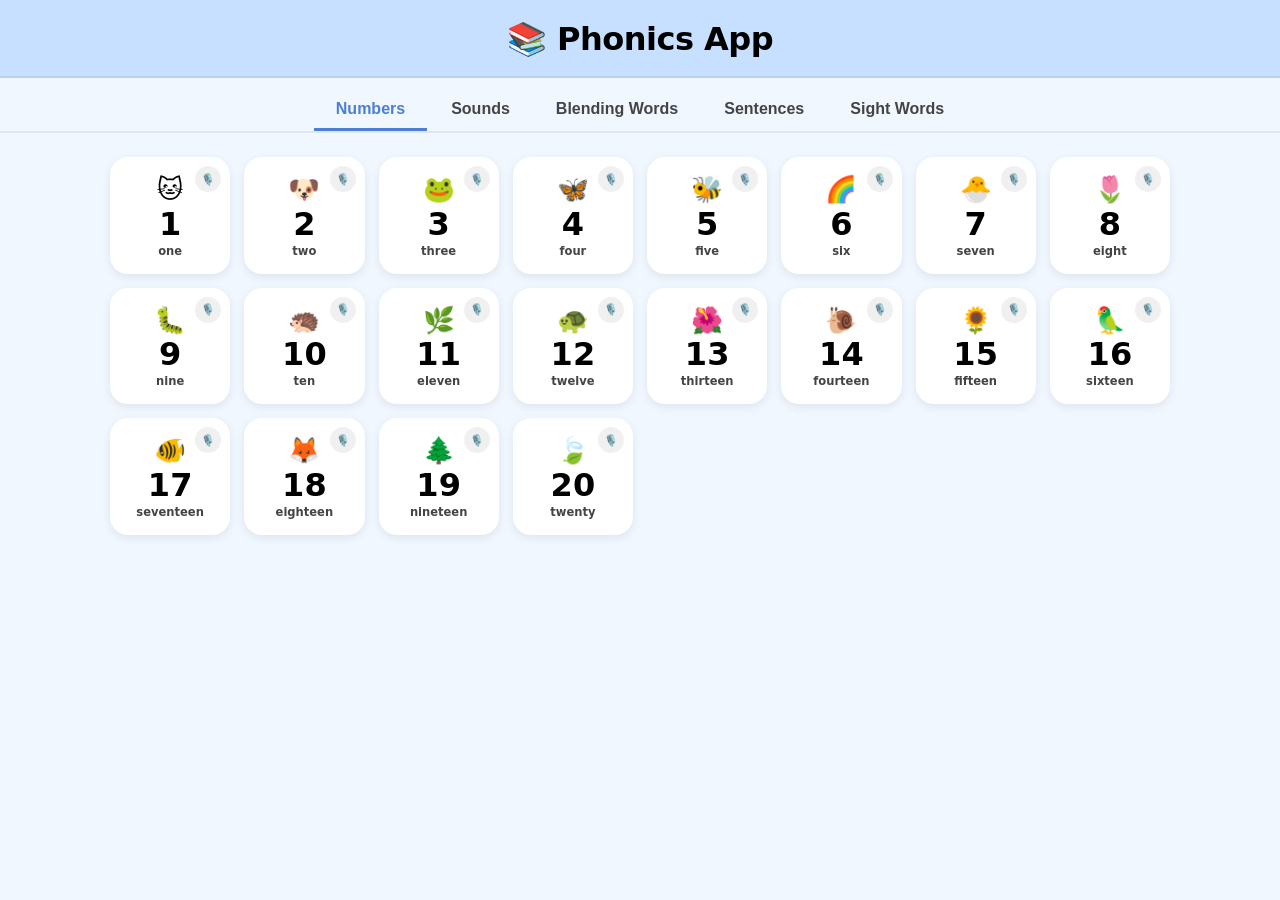
==== phonics-app.html @ 4ac5ff0e "Add single-file phonics-app.html (all-in-one download) CSS and JS embedded in one HTML file — open i" ====
<!DOCTYPE html>
<html lang="en">
<head>
  <meta charset="UTF-8">
  <meta name="viewport" content="width=device-width, initial-scale=1.0">
  <title>Phonics App</title>
  <style>
/* ============================================================
   RESET & BASE
   ============================================================ */
*, *::before, *::after {
  box-sizing: border-box;
  margin: 0;
  padding: 0;
}

/* ============================================================
   VARIABLES
   ============================================================ */
:root {
  --text:         #000000;
  --text-muted:   #444444;
  --card-bg:      #ffffff;
  --shadow:       0 3px 10px rgba(0,0,0,0.08);
  --shadow-hover: 0 8px 22px rgba(0,0,0,0.13);
  --radius:       18px;
  --transition:   0.22s ease;
  --bg:           #f0f7ff;
  --header-bg:    #c8e0ff;
  --accent:       #4a7fd4;
  --accent-light: #c0daff;
  --card-hover:   #e8f2ff;
  --blend-chip:   #c0daff;
}

/* ============================================================
   GLOBAL
   ============================================================ */
body {
  font-family: 'Segoe UI', system-ui, -apple-system, Arial, sans-serif;
  background: var(--bg);
  color: var(--text);
  min-height: 100vh;
}

/* ============================================================
   HEADER
   ============================================================ */
header {
  background: var(--header-bg);
  padding: 20px 24px 18px;
  display: flex;
  flex-direction: column;
  align-items: center;
  gap: 14px;
  border-bottom: 2px solid rgba(0,0,0,0.07);
}

h1 {
  font-size: 2rem;
  font-weight: 900;
  color: #000000;
  letter-spacing: -0.5px;
  text-align: center;
}

/* ============================================================
   TABS
   ============================================================ */
.tabs {
  display: flex;
  justify-content: center;
  gap: 2px;
  padding: 12px 24px 0;
  background: var(--bg);
  border-bottom: 2px solid rgba(0,0,0,0.07);
  flex-wrap: wrap;
}

.tab-btn {
  padding: 10px 22px;
  border: none;
  border-bottom: 3px solid transparent;
  background: transparent;
  color: var(--text-muted);
  font-size: 1rem;
  font-weight: 700;
  cursor: pointer;
  border-radius: 10px 10px 0 0;
  transition: all var(--transition);
}

.tab-btn:hover {
  color: #000000;
  background: rgba(0,0,0,0.03);
}

.tab-btn.active {
  color: var(--accent);
  border-bottom-color: var(--accent);
}

/* ============================================================
   MAIN & SECTIONS
   ============================================================ */
main {
  padding: 24px 20px;
  max-width: 1100px;
  margin: 0 auto;
}

.content-section {
  display: none;
}

.content-section.active {
  display: block;
}

/* ============================================================
   CARDS GRID
   ============================================================ */
.cards-grid {
  display: grid;
  grid-template-columns: repeat(auto-fill, minmax(110px, 1fr));
  gap: 14px;
}

.blending-grid {
  grid-template-columns: repeat(auto-fill, minmax(130px, 1fr));
}

.sentences-grid {
  display: grid;
  grid-template-columns: repeat(auto-fill, minmax(280px, 1fr));
  gap: 14px;
}

/* ============================================================
   CARD
   ============================================================ */
.card {
  background: var(--card-bg);
  border-radius: var(--radius);
  box-shadow: var(--shadow);
  padding: 18px 10px 14px;
  text-align: center;
  cursor: pointer;
  position: relative;
  border: 2px solid transparent;
  transition: transform var(--transition), box-shadow var(--transition), border-color var(--transition), background var(--transition);
  user-select: none;
  -webkit-tap-highlight-color: transparent;
}

.card:hover {
  transform: translateY(-3px);
  box-shadow: var(--shadow-hover);
  border-color: var(--accent);
  background: var(--card-hover);
}

.card:active {
  transform: scale(0.95);
}

.card.playing {
  border-color: var(--accent);
  background: var(--accent-light);
  animation: card-pop 0.45s ease;
}

@keyframes card-pop {
  0%   { transform: scale(1); }
  40%  { transform: scale(1.07); }
  70%  { transform: scale(0.97); }
  100% { transform: scale(1); }
}

/* Card text */
.card-emoji {
  font-size: 1.6rem;
  line-height: 1;
  margin-bottom: 5px;
}

.card-main {
  font-size: 2rem;
  font-weight: 900;
  color: #000000;
  line-height: 1;
}

.card-main-lower {
  font-size: 1.2rem;
  font-weight: 700;
  color: #000000;
  margin-top: 2px;
}

.card-sub {
  font-size: 0.72rem;
  color: #444444;
  font-weight: 600;
  margin-top: 4px;
  text-transform: lowercase;
}

/* Blending letters row */
.blend-letters {
  display: flex;
  justify-content: center;
  gap: 3px;
  margin-top: 7px;
  flex-wrap: wrap;
}

.blend-l {
  font-size: 0.82rem;
  font-weight: 800;
  background: var(--blend-chip);
  color: #000000;
  border-radius: 5px;
  padding: 2px 5px;
}

/* ============================================================
   SENTENCE CARD
   ============================================================ */
.card-sentence {
  padding: 22px 16px 18px;
  text-align: left;
  min-height: 80px;
  display: flex;
  align-items: center;
}

.sentence-text {
  font-size: 1.25rem;
  font-weight: 700;
  color: #000000;
  line-height: 1.4;
  padding-right: 28px;
}

/* ============================================================
   MIC BUTTON (per card)
   ============================================================ */
.mic-btn {
  position: absolute;
  top: 7px;
  right: 7px;
  width: 26px;
  height: 26px;
  border-radius: 50%;
  border: none;
  background: rgba(0,0,0,0.06);
  cursor: pointer;
  font-size: 11px;
  display: flex;
  align-items: center;
  justify-content: center;
  transition: all var(--transition);
  z-index: 3;
  line-height: 1;
}

.mic-btn:hover {
  background: var(--accent-light);
  transform: scale(1.15);
}

.mic-btn.has-rec {
  background: var(--accent);
  color: #fff;
  box-shadow: 0 1px 5px rgba(0,0,0,0.18);
}

/* ============================================================
   MODAL OVERLAY
   ============================================================ */
.modal-overlay {
  position: fixed;
  inset: 0;
  background: rgba(20,20,30,0.38);
  backdrop-filter: blur(5px);
  -webkit-backdrop-filter: blur(5px);
  display: none;
  align-items: center;
  justify-content: center;
  z-index: 200;
  padding: 20px;
}

.modal-overlay.open {
  display: flex;
}

/* ============================================================
   MODAL
   ============================================================ */
.modal {
  background: #fff;
  border-radius: 26px;
  padding: 34px 30px 28px;
  max-width: 420px;
  width: 100%;
  position: relative;
  box-shadow: 0 28px 70px rgba(0,0,0,0.22);
  animation: modal-in 0.22s ease;
}

@keyframes modal-in {
  from { opacity: 0; transform: scale(0.92) translateY(12px); }
  to   { opacity: 1; transform: scale(1) translateY(0); }
}

.modal-close {
  position: absolute;
  top: 14px;
  right: 14px;
  width: 34px;
  height: 34px;
  border-radius: 50%;
  border: none;
  background: rgba(0,0,0,0.07);
  color: #000000;
  font-size: 1rem;
  cursor: pointer;
  display: flex;
  align-items: center;
  justify-content: center;
  transition: background var(--transition);
}

.modal-close:hover {
  background: rgba(0,0,0,0.13);
}

#modal-title {
  font-size: 1.35rem;
  font-weight: 900;
  color: #000000;
  margin-bottom: 4px;
}

.modal-for {
  font-size: 0.88rem;
  color: #444444;
  margin-bottom: 20px;
}

/* ============================================================
   RECORDER VISUALISER
   ============================================================ */
.recorder-viz {
  height: 80px;
  background: var(--bg);
  border-radius: 14px;
  margin-bottom: 12px;
  display: flex;
  align-items: center;
  justify-content: center;
  overflow: hidden;
  padding: 10px 14px;
}

.viz-idle {
  font-size: 2.4rem;
  opacity: 0.4;
}

.waveform {
  display: flex;
  align-items: center;
  gap: 3px;
  height: 100%;
  width: 100%;
  justify-content: center;
}

.wave-bar {
  width: 5px;
  min-height: 3px;
  border-radius: 3px;
  background: var(--accent);
  transition: height 0.05s ease;
}

.record-timer {
  text-align: center;
  font-size: 1.1rem;
  font-weight: 700;
  color: var(--accent);
  min-height: 1.4em;
  margin-bottom: 16px;
}

/* ============================================================
   RECORDER CONTROL BUTTONS
   ============================================================ */
.recorder-controls {
  display: flex;
  gap: 10px;
  justify-content: center;
  flex-wrap: wrap;
  margin-bottom: 14px;
}

.btn {
  display: flex;
  align-items: center;
  gap: 6px;
  padding: 10px 20px;
  border-radius: 999px;
  border: none;
  font-size: 0.92rem;
  font-weight: 700;
  cursor: pointer;
  transition: all var(--transition);
  color: #000000;
}

.btn:disabled {
  opacity: 0.38;
  cursor: not-allowed;
}

.btn-icon {
  font-size: 1rem;
}

.btn-record {
  background: #fdd8d8;
  color: #b02020;
}

.btn-record:hover:not(:disabled) {
  background: #fcbbbb;
}

.btn-record.recording {
  background: #e83030;
  color: #fff;
  animation: rec-pulse 1.1s ease infinite;
}

@keyframes rec-pulse {
  0%, 100% { opacity: 1; }
  50%       { opacity: 0.72; }
}

.btn-preview {
  background: #d5f0d5;
  color: #1a6e1a;
}

.btn-preview:hover:not(:disabled) {
  background: #b8e8b8;
}

.btn-save {
  background: var(--accent-light);
  color: #000000;
}

.btn-save:hover:not(:disabled) {
  filter: brightness(0.94);
}

.btn-delete-rec {
  display: block;
  width: 100%;
  text-align: center;
  margin-bottom: 12px;
  padding: 8px;
  border: none;
  background: none;
  color: #444444;
  font-size: 0.85rem;
  font-weight: 600;
  cursor: pointer;
  border-radius: 8px;
  transition: background var(--transition), color var(--transition);
}

.btn-delete-rec:hover {
  background: rgba(0,0,0,0.05);
  color: #c0392b;
}

.record-status {
  text-align: center;
  font-size: 0.87rem;
  color: #444444;
  min-height: 1.2em;
}

/* ============================================================
   SIGHT WORDS
   ============================================================ */
.sw-group {
  margin-bottom: 32px;
}

.sw-heading {
  font-size: 1rem;
  font-weight: 800;
  color: #000000;
  text-transform: uppercase;
  letter-spacing: 0.06em;
  margin-bottom: 12px;
  padding-bottom: 6px;
  border-bottom: 2px solid rgba(0,0,0,0.08);
}

.sw-grid {
  grid-template-columns: repeat(auto-fill, minmax(100px, 1fr));
}

.card-sw {
  padding: 20px 10px 14px;
}

.sw-word {
  font-size: 1.6rem;
  font-weight: 900;
  color: #000000;
  line-height: 1;
}

.sw-badge {
  position: absolute;
  bottom: 7px;
  left: 7px;
  font-size: 0.62rem;
  font-weight: 800;
  padding: 2px 6px;
  border-radius: 999px;
  color: #000000;
  line-height: 1.4;
}

/* ============================================================
   RESPONSIVE
   ============================================================ */
@media (max-width: 600px) {
  h1 { font-size: 1.55rem; }

  .tab-btn { padding: 9px 14px; font-size: 0.88rem; }

  main { padding: 16px 12px; }

  .cards-grid {
    grid-template-columns: repeat(auto-fill, minmax(88px, 1fr));
    gap: 10px;
  }

  .blending-grid {
    grid-template-columns: repeat(auto-fill, minmax(110px, 1fr));
  }

  .sentences-grid {
    grid-template-columns: 1fr;
  }

  .card { padding: 14px 8px 12px; }

  .card-main { font-size: 1.7rem; }

  .card-emoji { font-size: 1.3rem; }

  .sentence-text { font-size: 1.1rem; }

  .modal { padding: 28px 20px 22px; border-radius: 20px; }
}
  </style>
</head>
<body>

  <header>
    <h1>📚 Phonics App</h1>
  </header>

  <nav class="tabs" aria-label="Section selector">
    <button class="tab-btn active" data-tab="numbers" aria-selected="true">Numbers</button>
    <button class="tab-btn" data-tab="sounds" aria-selected="false">Sounds</button>
    <button class="tab-btn" data-tab="blending" aria-selected="false">Blending Words</button>
    <button class="tab-btn" data-tab="sentences" aria-selected="false">Sentences</button>
    <button class="tab-btn" data-tab="sightwords" aria-selected="false">Sight Words</button>
  </nav>

  <main>
    <section id="numbers-section" class="content-section active" aria-label="Numbers 1 to 20">
      <div class="cards-grid" id="numbers-grid"></div>
    </section>

    <section id="sounds-section" class="content-section" aria-label="Letter sounds A to Z">
      <div class="cards-grid" id="sounds-grid"></div>
    </section>

    <section id="blending-section" class="content-section" aria-label="Blending words">
      <div class="cards-grid blending-grid" id="blending-grid"></div>
    </section>

    <section id="sentences-section" class="content-section" aria-label="Simple reading sentences">
      <div class="sentences-grid" id="sentences-grid"></div>
    </section>

    <section id="sightwords-section" class="content-section" aria-label="Sight words">
      <div id="sightwords-grid"></div>
    </section>
  </main>

  <!-- Voice Recording Modal -->
  <div class="modal-overlay" id="record-modal" role="dialog" aria-modal="true" aria-labelledby="modal-title">
    <div class="modal">
      <button class="modal-close" id="modal-close" aria-label="Close">✕</button>

      <h2 id="modal-title">Record Your Voice</h2>
      <p class="modal-for">Recording for: <strong id="modal-item-label"></strong></p>

      <div class="recorder-viz" aria-hidden="true">
        <span class="viz-idle" id="viz-idle">🎙️</span>
        <div class="waveform" id="waveform"></div>
      </div>

      <p class="record-timer" id="record-timer" aria-live="off"></p>

      <div class="recorder-controls">
        <button class="btn btn-record" id="btn-record">
          <span class="btn-icon">🎙️</span>
          <span class="btn-label">Record</span>
        </button>
        <button class="btn btn-preview" id="btn-play-preview" disabled>
          <span class="btn-icon">▶️</span>
          <span class="btn-label">Preview</span>
        </button>
        <button class="btn btn-save" id="btn-save" disabled>
          <span class="btn-icon">💾</span>
          <span class="btn-label">Save</span>
        </button>
      </div>

      <button class="btn-delete-rec" id="btn-delete" style="display:none">
        🗑️ Remove custom recording
      </button>

      <p class="record-status" id="record-status" aria-live="polite">Click Record to start</p>
    </div>
  </div>

  <script>
'use strict';

const NUMBER_WORDS = [
  'one','two','three','four','five','six','seven','eight','nine','ten',
  'eleven','twelve','thirteen','fourteen','fifteen','sixteen','seventeen',
  'eighteen','nineteen','twenty'
];

const NUMBER_EMOJIS = [
  '🐱','🐶','🐸','🦋','🐝','🌈','🐣','🌷','🐛','🦔',
  '🌿','🐢','🌺','🐌','🌻','🦜','🐠','🦊','🌲','🍃'
];

const PHONICS = {
  a:{hint:'apple',  tts:'a, apple'},
  b:{hint:'ball',   tts:'b, ball'},
  c:{hint:'cat',    tts:'c, cat'},
  d:{hint:'dog',    tts:'d, dog'},
  e:{hint:'egg',    tts:'e, egg'},
  f:{hint:'fish',   tts:'f, fish'},
  g:{hint:'go',     tts:'g, go'},
  h:{hint:'hat',    tts:'h, hat'},
  i:{hint:'ink',    tts:'i, ink'},
  j:{hint:'jam',    tts:'j, jam'},
  k:{hint:'kite',   tts:'k, kite'},
  l:{hint:'log',    tts:'l, log'},
  m:{hint:'map',    tts:'m, map'},
  n:{hint:'net',    tts:'n, net'},
  o:{hint:'orange', tts:'o, orange'},
  p:{hint:'pig',    tts:'p, pig'},
  q:{hint:'queen',  tts:'q, queen'},
  r:{hint:'run',    tts:'r, run'},
  s:{hint:'sun',    tts:'s, sun'},
  t:{hint:'tap',    tts:'t, tap'},
  u:{hint:'up',     tts:'u, up'},
  v:{hint:'van',    tts:'v, van'},
  w:{hint:'wet',    tts:'w, wet'},
  x:{hint:'fox',    tts:'x, fox'},
  y:{hint:'yes',    tts:'y, yes'},
  z:{hint:'zip',    tts:'z, zip'},
};

const BLENDING_WORDS = [
  'cat','hat','mat','sat','map','nap','tap','cap',
  'sun','fun','run','bun','hot','pot','mud','bug',
  'mug','log','fog','dog','red','bed','wet','hen',
  'ten','leg','pig','big','dig','lip','tip','zip',
];

const SIGHT_WORDS = [
  { word: 'a',      level: 1 },
  { word: 'and',    level: 1 },
  { word: 'big',    level: 1 },
  { word: 'can',    level: 1 },
  { word: 'come',   level: 1 },
  { word: 'down',   level: 1 },
  { word: 'find',   level: 1 },
  { word: 'for',    level: 1 },
  { word: 'go',     level: 1 },
  { word: 'help',   level: 1 },
  { word: 'here',   level: 1 },
  { word: 'I',      level: 1 },
  { word: 'in',     level: 1 },
  { word: 'is',     level: 1 },
  { word: 'it',     level: 1 },
  { word: 'jump',   level: 1 },
  { word: 'little', level: 1 },
  { word: 'look',   level: 1 },
  { word: 'make',   level: 1 },
  { word: 'me',     level: 1 },
  { word: 'my',     level: 1 },
  { word: 'not',    level: 1 },
  { word: 'one',    level: 1 },
  { word: 'play',   level: 1 },
  { word: 'run',    level: 1 },
  { word: 'said',   level: 1 },
  { word: 'see',    level: 1 },
  { word: 'the',    level: 1 },
  { word: 'to',     level: 1 },
  { word: 'two',    level: 1 },
  { word: 'up',     level: 1 },
  { word: 'we',     level: 1 },
  { word: 'you',    level: 1 },
  { word: 'all',    level: 2 },
  { word: 'am',     level: 2 },
  { word: 'are',    level: 2 },
  { word: 'at',     level: 2 },
  { word: 'be',     level: 2 },
  { word: 'but',    level: 2 },
  { word: 'came',   level: 2 },
  { word: 'did',    level: 2 },
  { word: 'do',     level: 2 },
  { word: 'eat',    level: 2 },
  { word: 'get',    level: 2 },
  { word: 'good',   level: 2 },
  { word: 'have',   level: 2 },
  { word: 'he',     level: 2 },
  { word: 'like',   level: 2 },
  { word: 'new',    level: 2 },
  { word: 'no',     level: 2 },
  { word: 'now',    level: 2 },
  { word: 'on',     level: 2 },
  { word: 'out',    level: 2 },
  { word: 'please', level: 2 },
  { word: 'ran',    level: 2 },
  { word: 'say',    level: 2 },
  { word: 'she',    level: 2 },
  { word: 'so',     level: 2 },
  { word: 'soon',   level: 2 },
  { word: 'that',   level: 2 },
  { word: 'there',  level: 2 },
  { word: 'they',   level: 2 },
  { word: 'this',   level: 2 },
  { word: 'too',    level: 2 },
  { word: 'want',   level: 2 },
  { word: 'was',    level: 2 },
  { word: 'went',   level: 2 },
  { word: 'what',   level: 2 },
  { word: 'who',    level: 2 },
  { word: 'will',   level: 2 },
  { word: 'with',   level: 2 },
  { word: 'yes',    level: 2 },
  { word: 'after',  level: 3 },
  { word: 'again',  level: 3 },
  { word: 'an',     level: 3 },
  { word: 'any',    level: 3 },
  { word: 'as',     level: 3 },
  { word: 'ask',    level: 3 },
  { word: 'by',     level: 3 },
  { word: 'could',  level: 3 },
  { word: 'every',  level: 3 },
  { word: 'fly',    level: 3 },
  { word: 'from',   level: 3 },
  { word: 'give',   level: 3 },
  { word: 'going',  level: 3 },
  { word: 'had',    level: 3 },
  { word: 'has',    level: 3 },
  { word: 'her',    level: 3 },
  { word: 'him',    level: 3 },
  { word: 'his',    level: 3 },
  { word: 'how',    level: 3 },
  { word: 'just',   level: 3 },
  { word: 'know',   level: 3 },
  { word: 'let',    level: 3 },
  { word: 'may',    level: 3 },
  { word: 'of',     level: 3 },
  { word: 'old',    level: 3 },
  { word: 'once',   level: 3 },
  { word: 'open',   level: 3 },
  { word: 'over',   level: 3 },
  { word: 'put',    level: 3 },
  { word: 'some',   level: 3 },
  { word: 'stop',   level: 3 },
  { word: 'take',   level: 3 },
  { word: 'thank',  level: 3 },
  { word: 'them',   level: 3 },
  { word: 'think',  level: 3 },
  { word: 'walk',   level: 3 },
  { word: 'were',   level: 3 },
  { word: 'when',   level: 3 },
];

const SENTENCES = [
  { text: 'The cat sat on a mat.',        tts: 'The cat sat on a mat.' },
  { text: 'I can see a big red bus.',     tts: 'I can see a big red bus.' },
  { text: 'A dog ran in the mud.',        tts: 'A dog ran in the mud.' },
  { text: 'The hen has an egg.',          tts: 'The hen has an egg.' },
  { text: 'I like to jump and run.',      tts: 'I like to jump and run.' },
  { text: 'A pig can dig in mud.',        tts: 'A pig can dig in mud.' },
  { text: 'The sun is big and hot.',      tts: 'The sun is big and hot.' },
  { text: 'My dog can sit and beg.',      tts: 'My dog can sit and beg.' },
  { text: 'The fish can swim fast.',      tts: 'The fish can swim fast.' },
  { text: 'I see a red hat on top.',      tts: 'I see a red hat on top.' },
  { text: 'The bug is on a log.',         tts: 'The bug is on a log.' },
  { text: 'I can hop like a frog.',       tts: 'I can hop like a frog.' },
  { text: 'She has a cup of milk.',       tts: 'She has a cup of milk.' },
  { text: 'We can run to the hill.',      tts: 'We can run to the hill.' },
  { text: 'The pup is wet and hot.',      tts: 'The pup is wet and hot.' },
  { text: 'I can clap and tap my hands.', tts: 'I can clap and tap my hands.' },
  { text: 'A bat and a ball.',            tts: 'A bat and a ball.' },
  { text: 'The rat sat in a box.',        tts: 'The rat sat in a box.' },
  { text: 'It is a big fat pig.',         tts: 'It is a big fat pig.' },
  { text: 'The jam is on the bun.',       tts: 'The jam is on the bun.' },
];

// ── IndexedDB ──────────────────────────────────────────────
let db;

function openDB() {
  return new Promise((resolve, reject) => {
    const req = indexedDB.open('PhonicsAppDB', 1);
    req.onupgradeneeded = e => e.target.result.createObjectStore('recordings');
    req.onsuccess = e => resolve(e.target.result);
    req.onerror   = e => reject(e.target.error);
  });
}
function dbPut(key, value) {
  return new Promise((resolve, reject) => {
    const tx = db.transaction('recordings', 'readwrite');
    tx.objectStore('recordings').put(value, key);
    tx.oncomplete = resolve;
    tx.onerror = () => reject(tx.error);
  });
}
function dbGet(key) {
  return new Promise((resolve, reject) => {
    const tx  = db.transaction('recordings', 'readonly');
    const req = tx.objectStore('recordings').get(key);
    req.onsuccess = () => resolve(req.result);
    req.onerror   = () => reject(req.error);
  });
}
function dbDelete(key) {
  return new Promise((resolve, reject) => {
    const tx = db.transaction('recordings', 'readwrite');
    tx.objectStore('recordings').delete(key);
    tx.oncomplete = resolve;
    tx.onerror = () => reject(tx.error);
  });
}
function dbGetAllKeys() {
  return new Promise((resolve, reject) => {
    const tx  = db.transaction('recordings', 'readonly');
    const req = tx.objectStore('recordings').getAllKeys();
    req.onsuccess = () => resolve(req.result);
    req.onerror   = () => reject(req.error);
  });
}

// ── State ──────────────────────────────────────────────────
const rec = { key:null, recorder:null, chunks:[], blob:null, timerID:null, startMs:0, audioCtx:null, animID:null };

// ── TTS ────────────────────────────────────────────────────
function ttsSpeak(text, rate=0.82, pitch=1.05) {
  if (!window.speechSynthesis) return;
  const u = new SpeechSynthesisUtterance(text);
  u.rate = rate; u.pitch = pitch;
  window.speechSynthesis.speak(u);
}

// ── Play item ──────────────────────────────────────────────
async function playItem(key, ttsTexts) {
  const card = document.querySelector(`[data-key="${key}"]`);
  if (card) {
    card.classList.remove('playing');
    void card.offsetWidth;
    card.classList.add('playing');
    setTimeout(() => card.classList.remove('playing'), 700);
  }
  const blob = await dbGet(key);
  if (blob) {
    const url = URL.createObjectURL(blob);
    const audio = new Audio(url);
    audio.onended = () => URL.revokeObjectURL(url);
    audio.play().catch(() => {});
    return;
  }
  window.speechSynthesis.cancel();
  for (const text of ttsTexts) ttsSpeak(text);
}

// ── Helpers ────────────────────────────────────────────────
async function recordedKeys() {
  try { return new Set(await dbGetAllKeys()); } catch { return new Set(); }
}
function micButton(key, label, hasRec) {
  const btn = document.createElement('button');
  btn.className = 'mic-btn' + (hasRec ? ' has-rec' : '');
  btn.textContent = '🎙️';
  btn.title = 'Record your voice';
  btn.setAttribute('aria-label', label);
  return btn;
}

// ── Render: Numbers ────────────────────────────────────────
async function renderNumbers() {
  const grid = document.getElementById('numbers-grid');
  grid.innerHTML = '';
  const keys = await recordedKeys();
  for (let i = 1; i <= 20; i++) {
    const key = `number-${i}`, word = NUMBER_WORDS[i-1];
    const card = document.createElement('div');
    card.className = 'card'; card.dataset.key = key;
    card.setAttribute('role','button'); card.setAttribute('tabindex','0');
    card.setAttribute('aria-label', `${i}, ${word}. Tap to hear.`);
    const mic = micButton(key, `Record your voice for number ${i}`, keys.has(key));
    card.appendChild(mic);
    card.insertAdjacentHTML('beforeend', `
      <div class="card-emoji">${NUMBER_EMOJIS[i-1]}</div>
      <div class="card-main">${i}</div>
      <div class="card-sub">${word}</div>
    `);
    mic.addEventListener('click', e => { e.stopPropagation(); openModal(key, `Number ${i} — "${word}"`); });
    card.addEventListener('click', () => playItem(key, [word]));
    card.addEventListener('keydown', e => { if (e.key==='Enter'||e.key===' ') playItem(key,[word]); });
    grid.appendChild(card);
  }
}

// ── Render: Sounds ─────────────────────────────────────────
async function renderSounds() {
  const grid = document.getElementById('sounds-grid');
  grid.innerHTML = '';
  const keys = await recordedKeys();
  for (const letter of 'abcdefghijklmnopqrstuvwxyz') {
    const key = `sound-${letter}`, ph = PHONICS[letter];
    const card = document.createElement('div');
    card.className = 'card'; card.dataset.key = key;
    card.setAttribute('role','button'); card.setAttribute('tabindex','0');
    card.setAttribute('aria-label', `Letter ${letter.toUpperCase()}, as in ${ph.hint}. Tap to hear.`);
    const mic = micButton(key, `Record your voice for letter ${letter.toUpperCase()}`, keys.has(key));
    card.appendChild(mic);
    card.insertAdjacentHTML('beforeend', `
      <div class="card-main">${letter.toUpperCase()}</div>
      <div class="card-main card-main-lower">${letter}</div>
      <div class="card-sub">${ph.hint}</div>
    `);
    mic.addEventListener('click', e => { e.stopPropagation(); openModal(key, `Letter ${letter.toUpperCase()} — "${ph.hint}"`); });
    card.addEventListener('click', () => playItem(key, [ph.tts]));
    card.addEventListener('keydown', e => { if (e.key==='Enter'||e.key===' ') playItem(key,[ph.tts]); });
    grid.appendChild(card);
  }
}

// ── Render: Blending ───────────────────────────────────────
async function renderBlending() {
  const grid = document.getElementById('blending-grid');
  grid.innerHTML = '';
  const keys = await recordedKeys();
  for (const word of BLENDING_WORDS) {
    const key = `blend-${word}`, tts = [...word.split(''), word];
    const card = document.createElement('div');
    card.className = 'card card-blend'; card.dataset.key = key;
    card.setAttribute('role','button'); card.setAttribute('tabindex','0');
    card.setAttribute('aria-label', `Blend the word "${word}". Tap to hear.`);
    const mic = micButton(key, `Record your voice for the word "${word}"`, keys.has(key));
    card.appendChild(mic);
    const chips = word.split('').map(l => `<span class="blend-l">${l}</span>`).join('');
    card.insertAdjacentHTML('beforeend', `
      <div class="card-main">${word}</div>
      <div class="blend-letters">${chips}</div>
    `);
    mic.addEventListener('click', e => { e.stopPropagation(); openModal(key, `Word: "${word}"`); });
    card.addEventListener('click', () => playItem(key, tts));
    card.addEventListener('keydown', e => { if (e.key==='Enter'||e.key===' ') playItem(key,tts); });
    grid.appendChild(card);
  }
}

// ── Render: Sentences ──────────────────────────────────────
async function renderSentences() {
  const grid = document.getElementById('sentences-grid');
  grid.innerHTML = '';
  const keys = await recordedKeys();
  SENTENCES.forEach((sentence, idx) => {
    const key = `sentence-${idx}`;
    const card = document.createElement('div');
    card.className = 'card card-sentence'; card.dataset.key = key;
    card.setAttribute('role','button'); card.setAttribute('tabindex','0');
    card.setAttribute('aria-label', `${sentence.text} Tap to hear.`);
    const mic = micButton(key, `Record your voice for: "${sentence.text}"`, keys.has(key));
    card.appendChild(mic);
    card.insertAdjacentHTML('beforeend', `<div class="sentence-text">${sentence.text}</div>`);
    mic.addEventListener('click', e => { e.stopPropagation(); openModal(key, sentence.text); });
    card.addEventListener('click', () => playItem(key, [sentence.tts]));
    card.addEventListener('keydown', e => { if (e.key==='Enter'||e.key===' ') playItem(key,[sentence.tts]); });
    grid.appendChild(card);
  });
}

// ── Render: Sight Words ────────────────────────────────────
const LEVEL_LABELS = { 1:'Level 1', 2:'Level 2', 3:'Level 3' };
const LEVEL_COLORS = { 1:'#d4edda', 2:'#fff3cd', 3:'#fde8d8' };

async function renderSightWords() {
  const container = document.getElementById('sightwords-grid');
  container.innerHTML = '';
  const keys = await recordedKeys();
  const byLevel = { 1:[], 2:[], 3:[] };
  SIGHT_WORDS.forEach(sw => byLevel[sw.level].push(sw));
  for (const level of [1,2,3]) {
    const group = document.createElement('div');
    group.className = 'sw-group';
    const heading = document.createElement('h2');
    heading.className = 'sw-heading';
    heading.textContent = LEVEL_LABELS[level];
    group.appendChild(heading);
    const grid = document.createElement('div');
    grid.className = 'cards-grid sw-grid';
    group.appendChild(grid);
    for (const { word } of byLevel[level]) {
      const key = `sight-${word}`;
      const card = document.createElement('div');
      card.className = 'card card-sw'; card.dataset.key = key;
      card.setAttribute('role','button'); card.setAttribute('tabindex','0');
      card.setAttribute('aria-label', `Sight word: ${word}. Tap to hear.`);
      const mic = micButton(key, `Record your voice for the word "${word}"`, keys.has(key));
      card.appendChild(mic);
      const badge = document.createElement('span');
      badge.className = 'sw-badge';
      badge.textContent = `L${level}`;
      badge.style.background = LEVEL_COLORS[level];
      card.appendChild(badge);
      card.insertAdjacentHTML('beforeend', `<div class="card-main sw-word">${word}</div>`);
      mic.addEventListener('click', e => { e.stopPropagation(); openModal(key, `Sight word: "${word}"`); });
      card.addEventListener('click', () => playItem(key, [word]));
      card.addEventListener('keydown', e => { if (e.key==='Enter'||e.key===' ') playItem(key,[word]); });
      grid.appendChild(card);
    }
    container.appendChild(group);
  }
}

// ── Tab switching ──────────────────────────────────────────
function setTab(tab) {
  document.querySelectorAll('.tab-btn').forEach(btn => {
    const on = btn.dataset.tab === tab;
    btn.classList.toggle('active', on);
    btn.setAttribute('aria-selected', String(on));
  });
  document.querySelectorAll('.content-section').forEach(sec => {
    sec.classList.toggle('active', sec.id === `${tab}-section`);
  });
}

// ── Modal ──────────────────────────────────────────────────
function setStatus(msg) { document.getElementById('record-status').textContent = msg; }

function openModal(key, label) {
  rec.key = key; rec.blob = null; rec.chunks = [];
  document.getElementById('modal-item-label').textContent = label;
  document.getElementById('btn-play-preview').disabled = true;
  document.getElementById('btn-save').disabled = true;
  document.getElementById('record-timer').textContent = '';
  const recBtn = document.getElementById('btn-record');
  recBtn.className = 'btn btn-record';
  recBtn.querySelector('.btn-label').textContent = 'Record';
  recBtn.querySelector('.btn-icon').textContent  = '🎙️';
  setStatus('Click Record to start');
  clearWaveform();
  dbGet(key).then(existing => {
    const del = document.getElementById('btn-delete');
    del.style.display = existing ? 'block' : 'none';
    if (existing) setStatus('You have a saved recording. Record again to replace it.');
  });
  document.getElementById('record-modal').classList.add('open');
  document.getElementById('modal-close').focus();
}

function closeModal() {
  stopRecording();
  document.getElementById('record-modal').classList.remove('open');
}

// ── Recording ──────────────────────────────────────────────
async function toggleRecording() {
  if (rec.recorder && rec.recorder.state === 'recording') { rec.recorder.stop(); return; }
  let stream;
  try { stream = await navigator.mediaDevices.getUserMedia({ audio:true, video:false }); }
  catch { setStatus('❌ Microphone access denied. Please allow microphone access and try again.'); return; }
  rec.chunks = []; rec.blob = null;
  rec.recorder = new MediaRecorder(stream);
  rec.recorder.ondataavailable = e => { if (e.data.size > 0) rec.chunks.push(e.data); };
  rec.recorder.onstop = () => {
    stream.getTracks().forEach(t => t.stop());
    stopWaveform(); clearInterval(rec.timerID);
    rec.blob = new Blob(rec.chunks, { type: rec.recorder.mimeType || 'audio/webm' });
    const btn = document.getElementById('btn-record');
    btn.className = 'btn btn-record';
    btn.querySelector('.btn-label').textContent = 'Record Again';
    btn.querySelector('.btn-icon').textContent  = '🎙️';
    document.getElementById('btn-play-preview').disabled = false;
    document.getElementById('btn-save').disabled = false;
    setStatus('Done! Preview it or save to keep it.');
  };
  rec.recorder.start();
  const btn = document.getElementById('btn-record');
  btn.className = 'btn btn-record recording';
  btn.querySelector('.btn-label').textContent = 'Stop';
  btn.querySelector('.btn-icon').textContent  = '⏹️';
  setStatus('Recording… tap Stop when done.');
  rec.startMs = Date.now();
  rec.timerID = setInterval(() => {
    const s = Math.floor((Date.now() - rec.startMs) / 1000);
    document.getElementById('record-timer').textContent = `${Math.floor(s/60)}:${String(s%60).padStart(2,'0')}`;
  }, 500);
  startWaveform(stream);
}

function stopRecording() {
  if (rec.recorder && rec.recorder.state === 'recording') rec.recorder.stop();
  clearInterval(rec.timerID); stopWaveform();
}

function playPreview() {
  if (!rec.blob) return;
  const url = URL.createObjectURL(rec.blob);
  const audio = new Audio(url);
  setStatus('Playing preview…');
  audio.onended = () => { URL.revokeObjectURL(url); setStatus('Preview done. Save to keep it.'); };
  audio.play().catch(() => setStatus('Could not play audio.'));
}

async function saveRecording() {
  if (!rec.blob || !rec.key) return;
  await dbPut(rec.key, rec.blob);
  const card = document.querySelector(`[data-key="${rec.key}"]`);
  if (card) card.querySelector('.mic-btn')?.classList.add('has-rec');
  setStatus('✓ Saved!');
  setTimeout(closeModal, 750);
}

async function deleteExistingRecording() {
  if (!rec.key) return;
  await dbDelete(rec.key);
  const card = document.querySelector(`[data-key="${rec.key}"]`);
  if (card) card.querySelector('.mic-btn')?.classList.remove('has-rec');
  document.getElementById('btn-delete').style.display = 'none';
  setStatus('Custom recording removed.');
  setTimeout(closeModal, 750);
}

// ── Waveform ───────────────────────────────────────────────
function startWaveform(stream) {
  const waveEl = document.getElementById('waveform');
  const idleEl = document.getElementById('viz-idle');
  idleEl.style.display = 'none'; waveEl.innerHTML = '';
  const BAR_COUNT = 26, bars = [];
  for (let i = 0; i < BAR_COUNT; i++) {
    const b = document.createElement('div');
    b.className = 'wave-bar'; waveEl.appendChild(b); bars.push(b);
  }
  rec.audioCtx = new (window.AudioContext || window.webkitAudioContext)();
  const analyser = rec.audioCtx.createAnalyser();
  analyser.fftSize = 64;
  rec.audioCtx.createMediaStreamSource(stream).connect(analyser);
  const data = new Uint8Array(analyser.frequencyBinCount);
  function draw() {
    rec.animID = requestAnimationFrame(draw);
    analyser.getByteFrequencyData(data);
    bars.forEach((bar, i) => {
      const val = data[Math.floor(i * data.length / BAR_COUNT)] || 0;
      bar.style.height = Math.max(3, Math.round((val/255)*58)) + 'px';
    });
  }
  draw();
}

function stopWaveform() {
  if (rec.animID) { cancelAnimationFrame(rec.animID); rec.animID = null; }
  if (rec.audioCtx) { rec.audioCtx.close().catch(()=>{}); rec.audioCtx = null; }
  clearWaveform();
}

function clearWaveform() {
  const waveEl = document.getElementById('waveform');
  const idleEl = document.getElementById('viz-idle');
  if (waveEl) waveEl.innerHTML = '';
  if (idleEl) idleEl.style.display = '';
}

// ── Boot ───────────────────────────────────────────────────
async function init() {
  db = await openDB();
  document.querySelectorAll('.tab-btn').forEach(btn =>
    btn.addEventListener('click', () => setTab(btn.dataset.tab))
  );
  document.getElementById('modal-close').addEventListener('click', closeModal);
  document.getElementById('record-modal').addEventListener('click', e => { if (e.target===e.currentTarget) closeModal(); });
  document.getElementById('btn-record').addEventListener('click', toggleRecording);
  document.getElementById('btn-play-preview').addEventListener('click', playPreview);
  document.getElementById('btn-save').addEventListener('click', saveRecording);
  document.getElementById('btn-delete').addEventListener('click', deleteExistingRecording);
  document.addEventListener('keydown', e => {
    if (e.key==='Escape' && document.getElementById('record-modal').classList.contains('open')) closeModal();
  });
  await Promise.all([renderNumbers(), renderSounds(), renderBlending(), renderSentences(), renderSightWords()]);
}

init().catch(console.error);
  </script>
</body>
</html>
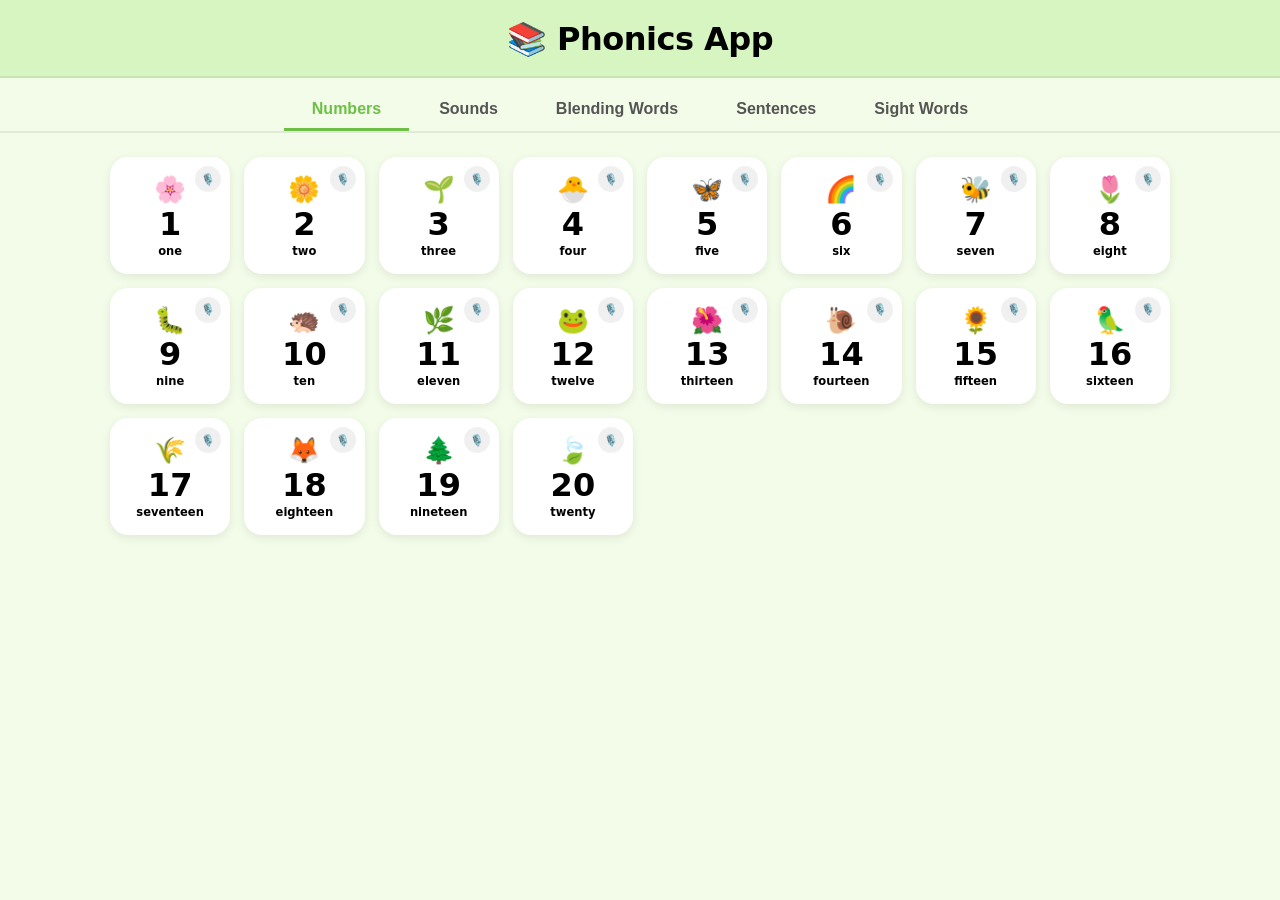
==== commit 6f70b7ee: "Rebuild phonics-app.html: original look + black text + emoji pictures + sentences + sight words - Or" ====
--- a/phonics-app.html
+++ b/phonics-app.html
@@ -8,29 +8,26 @@
 /* ============================================================
    RESET & BASE
    ============================================================ */
-*, *::before, *::after {
-  box-sizing: border-box;
-  margin: 0;
-  padding: 0;
-}
-
-/* ============================================================
-   VARIABLES
+*, *::before, *::after { box-sizing: border-box; margin: 0; padding: 0; }
+
+/* ============================================================
+   VARIABLES  (spring palette, fixed)
    ============================================================ */
 :root {
   --text:         #000000;
-  --text-muted:   #444444;
+  --text-muted:   #555555;
   --card-bg:      #ffffff;
   --shadow:       0 3px 10px rgba(0,0,0,0.08);
   --shadow-hover: 0 8px 22px rgba(0,0,0,0.13);
   --radius:       18px;
   --transition:   0.22s ease;
-  --bg:           #f0f7ff;
-  --header-bg:    #c8e0ff;
-  --accent:       #4a7fd4;
-  --accent-light: #c0daff;
-  --card-hover:   #e8f2ff;
-  --blend-chip:   #c0daff;
+  --bg:           #f2fce8;
+  --header-bg:    #d6f5c0;
+  --season-color: #6dbf45;
+  --season-light: #c8f0a8;
+  --tab-active:   #6dbf45;
+  --card-hover:   #eefce3;
+  --blend-chip:   #c8f0a8;
 }
 
 /* ============================================================
@@ -78,7 +75,7 @@
 }
 
 .tab-btn {
-  padding: 10px 22px;
+  padding: 10px 28px;
   border: none;
   border-bottom: 3px solid transparent;
   background: transparent;
@@ -90,32 +87,20 @@
   transition: all var(--transition);
 }
 
-.tab-btn:hover {
-  color: #000000;
-  background: rgba(0,0,0,0.03);
-}
+.tab-btn:hover { color: #000000; background: rgba(0,0,0,0.03); }
 
 .tab-btn.active {
-  color: var(--accent);
-  border-bottom-color: var(--accent);
+  color: var(--tab-active);
+  border-bottom-color: var(--tab-active);
 }
 
 /* ============================================================
    MAIN & SECTIONS
    ============================================================ */
-main {
-  padding: 24px 20px;
-  max-width: 1100px;
-  margin: 0 auto;
-}
-
-.content-section {
-  display: none;
-}
-
-.content-section.active {
-  display: block;
-}
+main { padding: 24px 20px; max-width: 1100px; margin: 0 auto; }
+
+.content-section { display: none; }
+.content-section.active { display: block; }
 
 /* ============================================================
    CARDS GRID
@@ -126,9 +111,7 @@
   gap: 14px;
 }
 
-.blending-grid {
-  grid-template-columns: repeat(auto-fill, minmax(130px, 1fr));
-}
+.blending-grid { grid-template-columns: repeat(auto-fill, minmax(130px, 1fr)); }
 
 .sentences-grid {
   display: grid;
@@ -148,7 +131,8 @@
   cursor: pointer;
   position: relative;
   border: 2px solid transparent;
-  transition: transform var(--transition), box-shadow var(--transition), border-color var(--transition), background var(--transition);
+  transition: transform var(--transition), box-shadow var(--transition),
+              border-color var(--transition), background var(--transition);
   user-select: none;
   -webkit-tap-highlight-color: transparent;
 }
@@ -156,17 +140,15 @@
 .card:hover {
   transform: translateY(-3px);
   box-shadow: var(--shadow-hover);
-  border-color: var(--accent);
+  border-color: var(--season-color);
   background: var(--card-hover);
 }
 
-.card:active {
-  transform: scale(0.95);
-}
+.card:active { transform: scale(0.95); }
 
 .card.playing {
-  border-color: var(--accent);
-  background: var(--accent-light);
+  border-color: var(--season-color);
+  background: var(--season-light);
   animation: card-pop 0.45s ease;
 }
 
@@ -177,12 +159,8 @@
   100% { transform: scale(1); }
 }
 
-/* Card text */
-.card-emoji {
-  font-size: 1.6rem;
-  line-height: 1;
-  margin-bottom: 5px;
-}
+/* Card elements */
+.card-emoji  { font-size: 1.6rem; line-height: 1; margin-bottom: 5px; }
 
 .card-main {
   font-size: 2rem;
@@ -200,20 +178,14 @@
 
 .card-sub {
   font-size: 0.72rem;
-  color: #444444;
-  font-weight: 600;
+  color: #000000;
+  font-weight: 700;
   margin-top: 4px;
   text-transform: lowercase;
 }
 
-/* Blending letters row */
-.blend-letters {
-  display: flex;
-  justify-content: center;
-  gap: 3px;
-  margin-top: 7px;
-  flex-wrap: wrap;
-}
+/* Blending letter chips */
+.blend-letters { display: flex; justify-content: center; gap: 3px; margin-top: 7px; flex-wrap: wrap; }
 
 .blend-l {
   font-size: 0.82rem;
@@ -222,6 +194,7 @@
   color: #000000;
   border-radius: 5px;
   padding: 2px 5px;
+  transition: background var(--transition);
 }
 
 /* ============================================================
@@ -239,269 +212,39 @@
   font-size: 1.25rem;
   font-weight: 700;
   color: #000000;
-  line-height: 1.4;
-  padding-right: 28px;
-}
-
-/* ============================================================
-   MIC BUTTON (per card)
+  line-height: 1.5;
+  padding-right: 30px;
+}
+
+/* ============================================================
+   MIC BUTTON
    ============================================================ */
 .mic-btn {
   position: absolute;
-  top: 7px;
-  right: 7px;
-  width: 26px;
-  height: 26px;
+  top: 7px; right: 7px;
+  width: 26px; height: 26px;
   border-radius: 50%;
   border: none;
   background: rgba(0,0,0,0.06);
   cursor: pointer;
   font-size: 11px;
-  display: flex;
-  align-items: center;
-  justify-content: center;
+  display: flex; align-items: center; justify-content: center;
   transition: all var(--transition);
-  z-index: 3;
-  line-height: 1;
-}
-
-.mic-btn:hover {
-  background: var(--accent-light);
-  transform: scale(1.15);
-}
+  z-index: 3; line-height: 1;
+}
+
+.mic-btn:hover { background: var(--season-light); transform: scale(1.15); }
 
 .mic-btn.has-rec {
-  background: var(--accent);
+  background: var(--season-color);
   color: #fff;
   box-shadow: 0 1px 5px rgba(0,0,0,0.18);
 }
 
 /* ============================================================
-   MODAL OVERLAY
-   ============================================================ */
-.modal-overlay {
-  position: fixed;
-  inset: 0;
-  background: rgba(20,20,30,0.38);
-  backdrop-filter: blur(5px);
-  -webkit-backdrop-filter: blur(5px);
-  display: none;
-  align-items: center;
-  justify-content: center;
-  z-index: 200;
-  padding: 20px;
-}
-
-.modal-overlay.open {
-  display: flex;
-}
-
-/* ============================================================
-   MODAL
-   ============================================================ */
-.modal {
-  background: #fff;
-  border-radius: 26px;
-  padding: 34px 30px 28px;
-  max-width: 420px;
-  width: 100%;
-  position: relative;
-  box-shadow: 0 28px 70px rgba(0,0,0,0.22);
-  animation: modal-in 0.22s ease;
-}
-
-@keyframes modal-in {
-  from { opacity: 0; transform: scale(0.92) translateY(12px); }
-  to   { opacity: 1; transform: scale(1) translateY(0); }
-}
-
-.modal-close {
-  position: absolute;
-  top: 14px;
-  right: 14px;
-  width: 34px;
-  height: 34px;
-  border-radius: 50%;
-  border: none;
-  background: rgba(0,0,0,0.07);
-  color: #000000;
-  font-size: 1rem;
-  cursor: pointer;
-  display: flex;
-  align-items: center;
-  justify-content: center;
-  transition: background var(--transition);
-}
-
-.modal-close:hover {
-  background: rgba(0,0,0,0.13);
-}
-
-#modal-title {
-  font-size: 1.35rem;
-  font-weight: 900;
-  color: #000000;
-  margin-bottom: 4px;
-}
-
-.modal-for {
-  font-size: 0.88rem;
-  color: #444444;
-  margin-bottom: 20px;
-}
-
-/* ============================================================
-   RECORDER VISUALISER
-   ============================================================ */
-.recorder-viz {
-  height: 80px;
-  background: var(--bg);
-  border-radius: 14px;
-  margin-bottom: 12px;
-  display: flex;
-  align-items: center;
-  justify-content: center;
-  overflow: hidden;
-  padding: 10px 14px;
-}
-
-.viz-idle {
-  font-size: 2.4rem;
-  opacity: 0.4;
-}
-
-.waveform {
-  display: flex;
-  align-items: center;
-  gap: 3px;
-  height: 100%;
-  width: 100%;
-  justify-content: center;
-}
-
-.wave-bar {
-  width: 5px;
-  min-height: 3px;
-  border-radius: 3px;
-  background: var(--accent);
-  transition: height 0.05s ease;
-}
-
-.record-timer {
-  text-align: center;
-  font-size: 1.1rem;
-  font-weight: 700;
-  color: var(--accent);
-  min-height: 1.4em;
-  margin-bottom: 16px;
-}
-
-/* ============================================================
-   RECORDER CONTROL BUTTONS
-   ============================================================ */
-.recorder-controls {
-  display: flex;
-  gap: 10px;
-  justify-content: center;
-  flex-wrap: wrap;
-  margin-bottom: 14px;
-}
-
-.btn {
-  display: flex;
-  align-items: center;
-  gap: 6px;
-  padding: 10px 20px;
-  border-radius: 999px;
-  border: none;
-  font-size: 0.92rem;
-  font-weight: 700;
-  cursor: pointer;
-  transition: all var(--transition);
-  color: #000000;
-}
-
-.btn:disabled {
-  opacity: 0.38;
-  cursor: not-allowed;
-}
-
-.btn-icon {
-  font-size: 1rem;
-}
-
-.btn-record {
-  background: #fdd8d8;
-  color: #b02020;
-}
-
-.btn-record:hover:not(:disabled) {
-  background: #fcbbbb;
-}
-
-.btn-record.recording {
-  background: #e83030;
-  color: #fff;
-  animation: rec-pulse 1.1s ease infinite;
-}
-
-@keyframes rec-pulse {
-  0%, 100% { opacity: 1; }
-  50%       { opacity: 0.72; }
-}
-
-.btn-preview {
-  background: #d5f0d5;
-  color: #1a6e1a;
-}
-
-.btn-preview:hover:not(:disabled) {
-  background: #b8e8b8;
-}
-
-.btn-save {
-  background: var(--accent-light);
-  color: #000000;
-}
-
-.btn-save:hover:not(:disabled) {
-  filter: brightness(0.94);
-}
-
-.btn-delete-rec {
-  display: block;
-  width: 100%;
-  text-align: center;
-  margin-bottom: 12px;
-  padding: 8px;
-  border: none;
-  background: none;
-  color: #444444;
-  font-size: 0.85rem;
-  font-weight: 600;
-  cursor: pointer;
-  border-radius: 8px;
-  transition: background var(--transition), color var(--transition);
-}
-
-.btn-delete-rec:hover {
-  background: rgba(0,0,0,0.05);
-  color: #c0392b;
-}
-
-.record-status {
-  text-align: center;
-  font-size: 0.87rem;
-  color: #444444;
-  min-height: 1.2em;
-}
-
-/* ============================================================
    SIGHT WORDS
    ============================================================ */
-.sw-group {
-  margin-bottom: 32px;
-}
+.sw-group { margin-bottom: 32px; }
 
 .sw-heading {
   font-size: 1rem;
@@ -514,25 +257,15 @@
   border-bottom: 2px solid rgba(0,0,0,0.08);
 }
 
-.sw-grid {
-  grid-template-columns: repeat(auto-fill, minmax(100px, 1fr));
-}
-
-.card-sw {
-  padding: 20px 10px 14px;
-}
-
-.sw-word {
-  font-size: 1.6rem;
-  font-weight: 900;
-  color: #000000;
-  line-height: 1;
-}
+.sw-grid { grid-template-columns: repeat(auto-fill, minmax(100px, 1fr)); }
+
+.card-sw { padding: 20px 10px 22px; }
+
+.sw-word { font-size: 1.6rem; font-weight: 900; color: #000000; line-height: 1; }
 
 .sw-badge {
   position: absolute;
-  bottom: 7px;
-  left: 7px;
+  bottom: 7px; left: 7px;
   font-size: 0.62rem;
   font-weight: 800;
   padding: 2px 6px;
@@ -542,36 +275,144 @@
 }
 
 /* ============================================================
+   MODAL OVERLAY
+   ============================================================ */
+.modal-overlay {
+  position: fixed; inset: 0;
+  background: rgba(20,20,30,0.38);
+  backdrop-filter: blur(5px);
+  -webkit-backdrop-filter: blur(5px);
+  display: none; align-items: center; justify-content: center;
+  z-index: 200; padding: 20px;
+}
+
+.modal-overlay.open { display: flex; }
+
+/* ============================================================
+   MODAL
+   ============================================================ */
+.modal {
+  background: #fff;
+  border-radius: 26px;
+  padding: 34px 30px 28px;
+  max-width: 420px; width: 100%;
+  position: relative;
+  box-shadow: 0 28px 70px rgba(0,0,0,0.22);
+  animation: modal-in 0.22s ease;
+}
+
+@keyframes modal-in {
+  from { opacity: 0; transform: scale(0.92) translateY(12px); }
+  to   { opacity: 1; transform: scale(1) translateY(0); }
+}
+
+.modal-close {
+  position: absolute; top: 14px; right: 14px;
+  width: 34px; height: 34px;
+  border-radius: 50%; border: none;
+  background: rgba(0,0,0,0.07); color: #000000;
+  font-size: 1rem; cursor: pointer;
+  display: flex; align-items: center; justify-content: center;
+  transition: background var(--transition);
+}
+
+.modal-close:hover { background: rgba(0,0,0,0.13); }
+
+#modal-title { font-size: 1.35rem; font-weight: 900; color: #000000; margin-bottom: 4px; }
+
+.modal-for { font-size: 0.88rem; color: var(--text-muted); margin-bottom: 20px; }
+
+/* ============================================================
+   RECORDER VISUALISER
+   ============================================================ */
+.recorder-viz {
+  height: 80px;
+  background: var(--bg);
+  border-radius: 14px;
+  margin-bottom: 12px;
+  display: flex; align-items: center; justify-content: center;
+  overflow: hidden; padding: 10px 14px;
+  transition: background var(--transition);
+}
+
+.viz-idle { font-size: 2.4rem; opacity: 0.4; }
+
+.waveform {
+  display: flex; align-items: center; gap: 3px;
+  height: 100%; width: 100%; justify-content: center;
+}
+
+.wave-bar {
+  width: 5px; min-height: 3px; border-radius: 3px;
+  background: var(--season-color);
+  transition: height 0.05s ease;
+}
+
+.record-timer {
+  text-align: center; font-size: 1.1rem; font-weight: 700;
+  color: var(--season-color); min-height: 1.4em; margin-bottom: 16px;
+}
+
+/* ============================================================
+   RECORDER BUTTONS
+   ============================================================ */
+.recorder-controls {
+  display: flex; gap: 10px; justify-content: center;
+  flex-wrap: wrap; margin-bottom: 14px;
+}
+
+.btn {
+  display: flex; align-items: center; gap: 6px;
+  padding: 10px 20px; border-radius: 999px; border: none;
+  font-size: 0.92rem; font-weight: 700; cursor: pointer;
+  transition: all var(--transition); color: var(--text);
+}
+
+.btn:disabled { opacity: 0.38; cursor: not-allowed; }
+.btn-icon { font-size: 1rem; }
+
+.btn-record { background: #fdd8d8; color: #b02020; }
+.btn-record:hover:not(:disabled) { background: #fcbbbb; }
+.btn-record.recording { background: #e83030; color: #fff; animation: rec-pulse 1.1s ease infinite; }
+
+@keyframes rec-pulse {
+  0%, 100% { opacity: 1; }
+  50%       { opacity: 0.72; }
+}
+
+.btn-preview { background: #d5f0d5; color: #1a6e1a; }
+.btn-preview:hover:not(:disabled) { background: #b8e8b8; }
+
+.btn-save { background: var(--season-light); color: var(--text); }
+.btn-save:hover:not(:disabled) { filter: brightness(0.94); }
+
+.btn-delete-rec {
+  display: block; width: 100%; text-align: center;
+  margin-bottom: 12px; padding: 8px;
+  border: none; background: none;
+  color: var(--text-muted); font-size: 0.85rem; font-weight: 600;
+  cursor: pointer; border-radius: 8px;
+  transition: background var(--transition), color var(--transition);
+}
+
+.btn-delete-rec:hover { background: rgba(0,0,0,0.05); color: #c0392b; }
+
+.record-status { text-align: center; font-size: 0.87rem; color: var(--text-muted); min-height: 1.2em; }
+
+/* ============================================================
    RESPONSIVE
    ============================================================ */
 @media (max-width: 600px) {
   h1 { font-size: 1.55rem; }
-
   .tab-btn { padding: 9px 14px; font-size: 0.88rem; }
-
   main { padding: 16px 12px; }
-
-  .cards-grid {
-    grid-template-columns: repeat(auto-fill, minmax(88px, 1fr));
-    gap: 10px;
-  }
-
-  .blending-grid {
-    grid-template-columns: repeat(auto-fill, minmax(110px, 1fr));
-  }
-
-  .sentences-grid {
-    grid-template-columns: 1fr;
-  }
-
+  .cards-grid { grid-template-columns: repeat(auto-fill, minmax(88px, 1fr)); gap: 10px; }
+  .blending-grid { grid-template-columns: repeat(auto-fill, minmax(110px, 1fr)); }
+  .sentences-grid { grid-template-columns: 1fr; }
   .card { padding: 14px 8px 12px; }
-
   .card-main { font-size: 1.7rem; }
-
   .card-emoji { font-size: 1.3rem; }
-
   .sentence-text { font-size: 1.1rem; }
-
   .modal { padding: 28px 20px 22px; border-radius: 20px; }
 }
   </style>
@@ -583,27 +424,27 @@
   </header>
 
   <nav class="tabs" aria-label="Section selector">
-    <button class="tab-btn active" data-tab="numbers" aria-selected="true">Numbers</button>
-    <button class="tab-btn" data-tab="sounds" aria-selected="false">Sounds</button>
-    <button class="tab-btn" data-tab="blending" aria-selected="false">Blending Words</button>
-    <button class="tab-btn" data-tab="sentences" aria-selected="false">Sentences</button>
-    <button class="tab-btn" data-tab="sightwords" aria-selected="false">Sight Words</button>
+    <button class="tab-btn active" data-tab="numbers"    aria-selected="true">Numbers</button>
+    <button class="tab-btn"        data-tab="sounds"     aria-selected="false">Sounds</button>
+    <button class="tab-btn"        data-tab="blending"   aria-selected="false">Blending Words</button>
+    <button class="tab-btn"        data-tab="sentences"  aria-selected="false">Sentences</button>
+    <button class="tab-btn"        data-tab="sightwords" aria-selected="false">Sight Words</button>
   </nav>
 
   <main>
-    <section id="numbers-section" class="content-section active" aria-label="Numbers 1 to 20">
+    <section id="numbers-section"    class="content-section active" aria-label="Numbers 1 to 20">
       <div class="cards-grid" id="numbers-grid"></div>
     </section>
 
-    <section id="sounds-section" class="content-section" aria-label="Letter sounds A to Z">
+    <section id="sounds-section"     class="content-section" aria-label="Letter sounds A to Z">
       <div class="cards-grid" id="sounds-grid"></div>
     </section>
 
-    <section id="blending-section" class="content-section" aria-label="Blending words">
+    <section id="blending-section"   class="content-section" aria-label="Blending words">
       <div class="cards-grid blending-grid" id="blending-grid"></div>
     </section>
 
-    <section id="sentences-section" class="content-section" aria-label="Simple reading sentences">
+    <section id="sentences-section"  class="content-section" aria-label="Simple reading sentences">
       <div class="sentences-grid" id="sentences-grid"></div>
     </section>
 
@@ -615,13 +456,12 @@
   <!-- Voice Recording Modal -->
   <div class="modal-overlay" id="record-modal" role="dialog" aria-modal="true" aria-labelledby="modal-title">
     <div class="modal">
-      <button class="modal-close" id="modal-close" aria-label="Close">✕</button>
-
+      <button class="modal-close" id="modal-close" aria-label="Close">&#x2715;</button>
       <h2 id="modal-title">Record Your Voice</h2>
       <p class="modal-for">Recording for: <strong id="modal-item-label"></strong></p>
 
       <div class="recorder-viz" aria-hidden="true">
-        <span class="viz-idle" id="viz-idle">🎙️</span>
+        <span class="viz-idle" id="viz-idle">&#x1F399;&#xFE0F;</span>
         <div class="waveform" id="waveform"></div>
       </div>
 
@@ -629,21 +469,18 @@
 
       <div class="recorder-controls">
         <button class="btn btn-record" id="btn-record">
-          <span class="btn-icon">🎙️</span>
-          <span class="btn-label">Record</span>
+          <span class="btn-icon">&#x1F399;&#xFE0F;</span><span class="btn-label">Record</span>
         </button>
         <button class="btn btn-preview" id="btn-play-preview" disabled>
-          <span class="btn-icon">▶️</span>
-          <span class="btn-label">Preview</span>
+          <span class="btn-icon">&#x25B6;&#xFE0F;</span><span class="btn-label">Preview</span>
         </button>
         <button class="btn btn-save" id="btn-save" disabled>
-          <span class="btn-icon">💾</span>
-          <span class="btn-label">Save</span>
+          <span class="btn-icon">&#x1F4BE;</span><span class="btn-label">Save</span>
         </button>
       </div>
 
       <button class="btn-delete-rec" id="btn-delete" style="display:none">
-        🗑️ Remove custom recording
+        &#x1F5D1;&#xFE0F; Remove custom recording
       </button>
 
       <p class="record-status" id="record-status" aria-live="polite">Click Record to start</p>
@@ -660,37 +497,37 @@
 ];
 
 const NUMBER_EMOJIS = [
-  '🐱','🐶','🐸','🦋','🐝','🌈','🐣','🌷','🐛','🦔',
-  '🌿','🐢','🌺','🐌','🌻','🦜','🐠','🦊','🌲','🍃'
+  '\u{1F338}','\u{1F33C}','\u{1F331}','\u{1F423}','\u{1F98B}','\u{1F308}','\u{1F41D}','\u{1F337}','\u{1F41B}','\u{1F994}',
+  '\u{1F33F}','\u{1F438}','\u{1F33A}','\u{1F40C}','\u{1F33B}','\u{1F99C}','\u{1F33E}','\u{1F98A}','\u{1F332}','\u{1F343}'
 ];
 
 const PHONICS = {
-  a:{hint:'apple',  tts:'a, apple'},
-  b:{hint:'ball',   tts:'b, ball'},
-  c:{hint:'cat',    tts:'c, cat'},
-  d:{hint:'dog',    tts:'d, dog'},
-  e:{hint:'egg',    tts:'e, egg'},
-  f:{hint:'fish',   tts:'f, fish'},
-  g:{hint:'go',     tts:'g, go'},
-  h:{hint:'hat',    tts:'h, hat'},
-  i:{hint:'ink',    tts:'i, ink'},
-  j:{hint:'jam',    tts:'j, jam'},
-  k:{hint:'kite',   tts:'k, kite'},
-  l:{hint:'log',    tts:'l, log'},
-  m:{hint:'map',    tts:'m, map'},
-  n:{hint:'net',    tts:'n, net'},
-  o:{hint:'orange', tts:'o, orange'},
-  p:{hint:'pig',    tts:'p, pig'},
-  q:{hint:'queen',  tts:'q, queen'},
-  r:{hint:'run',    tts:'r, run'},
-  s:{hint:'sun',    tts:'s, sun'},
-  t:{hint:'tap',    tts:'t, tap'},
-  u:{hint:'up',     tts:'u, up'},
-  v:{hint:'van',    tts:'v, van'},
-  w:{hint:'wet',    tts:'w, wet'},
-  x:{hint:'fox',    tts:'x, fox'},
-  y:{hint:'yes',    tts:'y, yes'},
-  z:{hint:'zip',    tts:'z, zip'},
+  a:{hint:'apple',  emoji:'\u{1F34E}', tts:'a, apple'},
+  b:{hint:'ball',   emoji:'⚽',    tts:'b, ball'},
+  c:{hint:'cat',    emoji:'\u{1F431}', tts:'c, cat'},
+  d:{hint:'dog',    emoji:'\u{1F436}', tts:'d, dog'},
+  e:{hint:'egg',    emoji:'\u{1F95A}', tts:'e, egg'},
+  f:{hint:'fish',   emoji:'\u{1F41F}', tts:'f, fish'},
+  g:{hint:'go',     emoji:'\u{1F7E2}', tts:'g, go'},
+  h:{hint:'hat',    emoji:'\u{1F3A9}', tts:'h, hat'},
+  i:{hint:'ink',    emoji:'\u{1F58A}️', tts:'i, ink'},
+  j:{hint:'jam',    emoji:'\u{1F353}', tts:'j, jam'},
+  k:{hint:'kite',   emoji:'\u{1FA81}', tts:'k, kite'},
+  l:{hint:'log',    emoji:'\u{1FAB5}', tts:'l, log'},
+  m:{hint:'map',    emoji:'\u{1F5FA}️', tts:'m, map'},
+  n:{hint:'net',    emoji:'\u{1F945}', tts:'n, net'},
+  o:{hint:'orange', emoji:'\u{1F34A}', tts:'o, orange'},
+  p:{hint:'pig',    emoji:'\u{1F437}', tts:'p, pig'},
+  q:{hint:'queen',  emoji:'\u{1F451}', tts:'q, queen'},
+  r:{hint:'run',    emoji:'\u{1F3C3}', tts:'r, run'},
+  s:{hint:'sun',    emoji:'☀️', tts:'s, sun'},
+  t:{hint:'tap',    emoji:'\u{1F6B0}', tts:'t, tap'},
+  u:{hint:'up',     emoji:'⬆️', tts:'u, up'},
+  v:{hint:'van',    emoji:'\u{1F690}', tts:'v, van'},
+  w:{hint:'wet',    emoji:'\u{1F4A7}', tts:'w, wet'},
+  x:{hint:'fox',    emoji:'\u{1F98A}', tts:'x, fox'},
+  y:{hint:'yes',    emoji:'✅',    tts:'y, yes'},
+  z:{hint:'zip',    emoji:'\u{1F910}', tts:'z, zip'},
 };
 
 const BLENDING_WORDS = [
@@ -701,187 +538,101 @@
 ];
 
 const SIGHT_WORDS = [
-  { word: 'a',      level: 1 },
-  { word: 'and',    level: 1 },
-  { word: 'big',    level: 1 },
-  { word: 'can',    level: 1 },
-  { word: 'come',   level: 1 },
-  { word: 'down',   level: 1 },
-  { word: 'find',   level: 1 },
-  { word: 'for',    level: 1 },
-  { word: 'go',     level: 1 },
-  { word: 'help',   level: 1 },
-  { word: 'here',   level: 1 },
-  { word: 'I',      level: 1 },
-  { word: 'in',     level: 1 },
-  { word: 'is',     level: 1 },
-  { word: 'it',     level: 1 },
-  { word: 'jump',   level: 1 },
-  { word: 'little', level: 1 },
-  { word: 'look',   level: 1 },
-  { word: 'make',   level: 1 },
-  { word: 'me',     level: 1 },
-  { word: 'my',     level: 1 },
-  { word: 'not',    level: 1 },
-  { word: 'one',    level: 1 },
-  { word: 'play',   level: 1 },
-  { word: 'run',    level: 1 },
-  { word: 'said',   level: 1 },
-  { word: 'see',    level: 1 },
-  { word: 'the',    level: 1 },
-  { word: 'to',     level: 1 },
-  { word: 'two',    level: 1 },
-  { word: 'up',     level: 1 },
-  { word: 'we',     level: 1 },
-  { word: 'you',    level: 1 },
-  { word: 'all',    level: 2 },
-  { word: 'am',     level: 2 },
-  { word: 'are',    level: 2 },
-  { word: 'at',     level: 2 },
-  { word: 'be',     level: 2 },
-  { word: 'but',    level: 2 },
-  { word: 'came',   level: 2 },
-  { word: 'did',    level: 2 },
-  { word: 'do',     level: 2 },
-  { word: 'eat',    level: 2 },
-  { word: 'get',    level: 2 },
-  { word: 'good',   level: 2 },
-  { word: 'have',   level: 2 },
-  { word: 'he',     level: 2 },
-  { word: 'like',   level: 2 },
-  { word: 'new',    level: 2 },
-  { word: 'no',     level: 2 },
-  { word: 'now',    level: 2 },
-  { word: 'on',     level: 2 },
-  { word: 'out',    level: 2 },
-  { word: 'please', level: 2 },
-  { word: 'ran',    level: 2 },
-  { word: 'say',    level: 2 },
-  { word: 'she',    level: 2 },
-  { word: 'so',     level: 2 },
-  { word: 'soon',   level: 2 },
-  { word: 'that',   level: 2 },
-  { word: 'there',  level: 2 },
-  { word: 'they',   level: 2 },
-  { word: 'this',   level: 2 },
-  { word: 'too',    level: 2 },
-  { word: 'want',   level: 2 },
-  { word: 'was',    level: 2 },
-  { word: 'went',   level: 2 },
-  { word: 'what',   level: 2 },
-  { word: 'who',    level: 2 },
-  { word: 'will',   level: 2 },
-  { word: 'with',   level: 2 },
-  { word: 'yes',    level: 2 },
-  { word: 'after',  level: 3 },
-  { word: 'again',  level: 3 },
-  { word: 'an',     level: 3 },
-  { word: 'any',    level: 3 },
-  { word: 'as',     level: 3 },
-  { word: 'ask',    level: 3 },
-  { word: 'by',     level: 3 },
-  { word: 'could',  level: 3 },
-  { word: 'every',  level: 3 },
-  { word: 'fly',    level: 3 },
-  { word: 'from',   level: 3 },
-  { word: 'give',   level: 3 },
-  { word: 'going',  level: 3 },
-  { word: 'had',    level: 3 },
-  { word: 'has',    level: 3 },
-  { word: 'her',    level: 3 },
-  { word: 'him',    level: 3 },
-  { word: 'his',    level: 3 },
-  { word: 'how',    level: 3 },
-  { word: 'just',   level: 3 },
-  { word: 'know',   level: 3 },
-  { word: 'let',    level: 3 },
-  { word: 'may',    level: 3 },
-  { word: 'of',     level: 3 },
-  { word: 'old',    level: 3 },
-  { word: 'once',   level: 3 },
-  { word: 'open',   level: 3 },
-  { word: 'over',   level: 3 },
-  { word: 'put',    level: 3 },
-  { word: 'some',   level: 3 },
-  { word: 'stop',   level: 3 },
-  { word: 'take',   level: 3 },
-  { word: 'thank',  level: 3 },
-  { word: 'them',   level: 3 },
-  { word: 'think',  level: 3 },
-  { word: 'walk',   level: 3 },
-  { word: 'were',   level: 3 },
-  { word: 'when',   level: 3 },
+  {word:'a',level:1},{word:'and',level:1},{word:'big',level:1},{word:'can',level:1},
+  {word:'come',level:1},{word:'down',level:1},{word:'find',level:1},{word:'for',level:1},
+  {word:'go',level:1},{word:'help',level:1},{word:'here',level:1},{word:'I',level:1},
+  {word:'in',level:1},{word:'is',level:1},{word:'it',level:1},{word:'jump',level:1},
+  {word:'little',level:1},{word:'look',level:1},{word:'make',level:1},{word:'me',level:1},
+  {word:'my',level:1},{word:'not',level:1},{word:'one',level:1},{word:'play',level:1},
+  {word:'run',level:1},{word:'said',level:1},{word:'see',level:1},{word:'the',level:1},
+  {word:'to',level:1},{word:'two',level:1},{word:'up',level:1},{word:'we',level:1},
+  {word:'you',level:1},
+  {word:'all',level:2},{word:'am',level:2},{word:'are',level:2},{word:'at',level:2},
+  {word:'be',level:2},{word:'but',level:2},{word:'came',level:2},{word:'did',level:2},
+  {word:'do',level:2},{word:'eat',level:2},{word:'get',level:2},{word:'good',level:2},
+  {word:'have',level:2},{word:'he',level:2},{word:'like',level:2},{word:'new',level:2},
+  {word:'no',level:2},{word:'now',level:2},{word:'on',level:2},{word:'out',level:2},
+  {word:'please',level:2},{word:'ran',level:2},{word:'say',level:2},{word:'she',level:2},
+  {word:'so',level:2},{word:'soon',level:2},{word:'that',level:2},{word:'there',level:2},
+  {word:'they',level:2},{word:'this',level:2},{word:'too',level:2},{word:'want',level:2},
+  {word:'was',level:2},{word:'went',level:2},{word:'what',level:2},{word:'who',level:2},
+  {word:'will',level:2},{word:'with',level:2},{word:'yes',level:2},
+  {word:'after',level:3},{word:'again',level:3},{word:'an',level:3},{word:'any',level:3},
+  {word:'as',level:3},{word:'ask',level:3},{word:'by',level:3},{word:'could',level:3},
+  {word:'every',level:3},{word:'fly',level:3},{word:'from',level:3},{word:'give',level:3},
+  {word:'going',level:3},{word:'had',level:3},{word:'has',level:3},{word:'her',level:3},
+  {word:'him',level:3},{word:'his',level:3},{word:'how',level:3},{word:'just',level:3},
+  {word:'know',level:3},{word:'let',level:3},{word:'may',level:3},{word:'of',level:3},
+  {word:'old',level:3},{word:'once',level:3},{word:'open',level:3},{word:'over',level:3},
+  {word:'put',level:3},{word:'some',level:3},{word:'stop',level:3},{word:'take',level:3},
+  {word:'thank',level:3},{word:'them',level:3},{word:'think',level:3},{word:'walk',level:3},
+  {word:'were',level:3},{word:'when',level:3},
 ];
 
 const SENTENCES = [
-  { text: 'The cat sat on a mat.',        tts: 'The cat sat on a mat.' },
-  { text: 'I can see a big red bus.',     tts: 'I can see a big red bus.' },
-  { text: 'A dog ran in the mud.',        tts: 'A dog ran in the mud.' },
-  { text: 'The hen has an egg.',          tts: 'The hen has an egg.' },
-  { text: 'I like to jump and run.',      tts: 'I like to jump and run.' },
-  { text: 'A pig can dig in mud.',        tts: 'A pig can dig in mud.' },
-  { text: 'The sun is big and hot.',      tts: 'The sun is big and hot.' },
-  { text: 'My dog can sit and beg.',      tts: 'My dog can sit and beg.' },
-  { text: 'The fish can swim fast.',      tts: 'The fish can swim fast.' },
-  { text: 'I see a red hat on top.',      tts: 'I see a red hat on top.' },
-  { text: 'The bug is on a log.',         tts: 'The bug is on a log.' },
-  { text: 'I can hop like a frog.',       tts: 'I can hop like a frog.' },
-  { text: 'She has a cup of milk.',       tts: 'She has a cup of milk.' },
-  { text: 'We can run to the hill.',      tts: 'We can run to the hill.' },
-  { text: 'The pup is wet and hot.',      tts: 'The pup is wet and hot.' },
-  { text: 'I can clap and tap my hands.', tts: 'I can clap and tap my hands.' },
-  { text: 'A bat and a ball.',            tts: 'A bat and a ball.' },
-  { text: 'The rat sat in a box.',        tts: 'The rat sat in a box.' },
-  { text: 'It is a big fat pig.',         tts: 'It is a big fat pig.' },
-  { text: 'The jam is on the bun.',       tts: 'The jam is on the bun.' },
+  'The cat sat on a mat.',
+  'I can see a big red bus.',
+  'A dog ran in the mud.',
+  'The hen has an egg.',
+  'I like to jump and run.',
+  'A pig can dig in mud.',
+  'The sun is big and hot.',
+  'My dog can sit and beg.',
+  'The fish can swim fast.',
+  'I see a red hat on top.',
+  'The bug is on a log.',
+  'I can hop like a frog.',
+  'She has a cup of milk.',
+  'We can run to the hill.',
+  'The pup is wet and hot.',
+  'I can clap and tap my hands.',
+  'A bat and a ball.',
+  'The rat sat in a box.',
+  'It is a big fat pig.',
+  'The jam is on the bun.',
 ];
 
 // ── IndexedDB ──────────────────────────────────────────────
 let db;
-
 function openDB() {
-  return new Promise((resolve, reject) => {
-    const req = indexedDB.open('PhonicsAppDB', 1);
+  return new Promise((res,rej) => {
+    const req = indexedDB.open('PhonicsAppDB',1);
     req.onupgradeneeded = e => e.target.result.createObjectStore('recordings');
-    req.onsuccess = e => resolve(e.target.result);
-    req.onerror   = e => reject(e.target.error);
-  });
-}
-function dbPut(key, value) {
-  return new Promise((resolve, reject) => {
-    const tx = db.transaction('recordings', 'readwrite');
-    tx.objectStore('recordings').put(value, key);
-    tx.oncomplete = resolve;
-    tx.onerror = () => reject(tx.error);
+    req.onsuccess = e => res(e.target.result);
+    req.onerror   = e => rej(e.target.error);
+  });
+}
+function dbPut(key,val) {
+  return new Promise((res,rej) => {
+    const tx = db.transaction('recordings','readwrite');
+    tx.objectStore('recordings').put(val,key);
+    tx.oncomplete = res; tx.onerror = () => rej(tx.error);
   });
 }
 function dbGet(key) {
-  return new Promise((resolve, reject) => {
-    const tx  = db.transaction('recordings', 'readonly');
+  return new Promise((res,rej) => {
+    const tx = db.transaction('recordings','readonly');
     const req = tx.objectStore('recordings').get(key);
-    req.onsuccess = () => resolve(req.result);
-    req.onerror   = () => reject(req.error);
+    req.onsuccess = () => res(req.result); req.onerror = () => rej(req.error);
   });
 }
 function dbDelete(key) {
-  return new Promise((resolve, reject) => {
-    const tx = db.transaction('recordings', 'readwrite');
+  return new Promise((res,rej) => {
+    const tx = db.transaction('recordings','readwrite');
     tx.objectStore('recordings').delete(key);
-    tx.oncomplete = resolve;
-    tx.onerror = () => reject(tx.error);
+    tx.oncomplete = res; tx.onerror = () => rej(tx.error);
   });
 }
 function dbGetAllKeys() {
-  return new Promise((resolve, reject) => {
-    const tx  = db.transaction('recordings', 'readonly');
+  return new Promise((res,rej) => {
+    const tx = db.transaction('recordings','readonly');
     const req = tx.objectStore('recordings').getAllKeys();
-    req.onsuccess = () => resolve(req.result);
-    req.onerror   = () => reject(req.error);
+    req.onsuccess = () => res(req.result); req.onerror = () => rej(req.error);
   });
 }
 
 // ── State ──────────────────────────────────────────────────
-const rec = { key:null, recorder:null, chunks:[], blob:null, timerID:null, startMs:0, audioCtx:null, animID:null };
+const rec = {key:null,recorder:null,chunks:[],blob:null,timerID:null,startMs:0,audioCtx:null,animID:null};
 
 // ── TTS ────────────────────────────────────────────────────
 function ttsSpeak(text, rate=0.82, pitch=1.05) {
@@ -891,12 +642,11 @@
   window.speechSynthesis.speak(u);
 }
 
-// ── Play item ──────────────────────────────────────────────
-async function playItem(key, ttsTexts) {
-  const card = document.querySelector(`[data-key="${key}"]`);
+// ── Play ───────────────────────────────────────────────────
+async function playItem(key, ttsTexts, rate=0.82) {
+  const card = document.querySelector('[data-key="'+key+'"]');
   if (card) {
-    card.classList.remove('playing');
-    void card.offsetWidth;
+    card.classList.remove('playing'); void card.offsetWidth;
     card.classList.add('playing');
     setTimeout(() => card.classList.remove('playing'), 700);
   }
@@ -905,11 +655,11 @@
     const url = URL.createObjectURL(blob);
     const audio = new Audio(url);
     audio.onended = () => URL.revokeObjectURL(url);
-    audio.play().catch(() => {});
+    audio.play().catch(()=>{});
     return;
   }
   window.speechSynthesis.cancel();
-  for (const text of ttsTexts) ttsSpeak(text);
+  for (const text of ttsTexts) ttsSpeak(text, rate);
 }
 
 // ── Helpers ────────────────────────────────────────────────
@@ -931,21 +681,21 @@
   grid.innerHTML = '';
   const keys = await recordedKeys();
   for (let i = 1; i <= 20; i++) {
-    const key = `number-${i}`, word = NUMBER_WORDS[i-1];
+    const key = 'number-'+i, word = NUMBER_WORDS[i-1];
     const card = document.createElement('div');
     card.className = 'card'; card.dataset.key = key;
     card.setAttribute('role','button'); card.setAttribute('tabindex','0');
-    card.setAttribute('aria-label', `${i}, ${word}. Tap to hear.`);
-    const mic = micButton(key, `Record your voice for number ${i}`, keys.has(key));
+    card.setAttribute('aria-label', i+', '+word+'. Tap to hear.');
+    const mic = micButton(key, 'Record your voice for number '+i, keys.has(key));
     card.appendChild(mic);
-    card.insertAdjacentHTML('beforeend', `
-      <div class="card-emoji">${NUMBER_EMOJIS[i-1]}</div>
-      <div class="card-main">${i}</div>
-      <div class="card-sub">${word}</div>
-    `);
-    mic.addEventListener('click', e => { e.stopPropagation(); openModal(key, `Number ${i} — "${word}"`); });
+    card.insertAdjacentHTML('beforeend',
+      '<div class="card-emoji">'+NUMBER_EMOJIS[i-1]+'</div>'+
+      '<div class="card-main">'+i+'</div>'+
+      '<div class="card-sub">'+word+'</div>'
+    );
+    mic.addEventListener('click', e => { e.stopPropagation(); openModal(key, 'Number '+i+' — "'+word+'"'); });
     card.addEventListener('click', () => playItem(key, [word]));
-    card.addEventListener('keydown', e => { if (e.key==='Enter'||e.key===' ') playItem(key,[word]); });
+    card.addEventListener('keydown', e => { if(e.key==='Enter'||e.key===' ') playItem(key,[word]); });
     grid.appendChild(card);
   }
 }
@@ -956,21 +706,22 @@
   grid.innerHTML = '';
   const keys = await recordedKeys();
   for (const letter of 'abcdefghijklmnopqrstuvwxyz') {
-    const key = `sound-${letter}`, ph = PHONICS[letter];
+    const key = 'sound-'+letter, ph = PHONICS[letter];
     const card = document.createElement('div');
     card.className = 'card'; card.dataset.key = key;
     card.setAttribute('role','button'); card.setAttribute('tabindex','0');
-    card.setAttribute('aria-label', `Letter ${letter.toUpperCase()}, as in ${ph.hint}. Tap to hear.`);
-    const mic = micButton(key, `Record your voice for letter ${letter.toUpperCase()}`, keys.has(key));
+    card.setAttribute('aria-label', 'Letter '+letter.toUpperCase()+', as in '+ph.hint+'. Tap to hear.');
+    const mic = micButton(key, 'Record your voice for letter '+letter.toUpperCase(), keys.has(key));
     card.appendChild(mic);
-    card.insertAdjacentHTML('beforeend', `
-      <div class="card-main">${letter.toUpperCase()}</div>
-      <div class="card-main card-main-lower">${letter}</div>
-      <div class="card-sub">${ph.hint}</div>
-    `);
-    mic.addEventListener('click', e => { e.stopPropagation(); openModal(key, `Letter ${letter.toUpperCase()} — "${ph.hint}"`); });
+    card.insertAdjacentHTML('beforeend',
+      '<div class="card-emoji">'+ph.emoji+'</div>'+
+      '<div class="card-main">'+letter.toUpperCase()+'</div>'+
+      '<div class="card-main card-main-lower">'+letter+'</div>'+
+      '<div class="card-sub">'+ph.hint+'</div>'
+    );
+    mic.addEventListener('click', e => { e.stopPropagation(); openModal(key, 'Letter '+letter.toUpperCase()+' — "'+ph.hint+'"'); });
     card.addEventListener('click', () => playItem(key, [ph.tts]));
-    card.addEventListener('keydown', e => { if (e.key==='Enter'||e.key===' ') playItem(key,[ph.tts]); });
+    card.addEventListener('keydown', e => { if(e.key==='Enter'||e.key===' ') playItem(key,[ph.tts]); });
     grid.appendChild(card);
   }
 }
@@ -981,55 +732,55 @@
   grid.innerHTML = '';
   const keys = await recordedKeys();
   for (const word of BLENDING_WORDS) {
-    const key = `blend-${word}`, tts = [...word.split(''), word];
+    const key = 'blend-'+word, tts = [...word.split(''), word];
     const card = document.createElement('div');
     card.className = 'card card-blend'; card.dataset.key = key;
     card.setAttribute('role','button'); card.setAttribute('tabindex','0');
-    card.setAttribute('aria-label', `Blend the word "${word}". Tap to hear.`);
-    const mic = micButton(key, `Record your voice for the word "${word}"`, keys.has(key));
+    card.setAttribute('aria-label', 'Blend the word "'+word+'". Tap to hear.');
+    const mic = micButton(key, 'Record your voice for the word "'+word+'"', keys.has(key));
     card.appendChild(mic);
-    const chips = word.split('').map(l => `<span class="blend-l">${l}</span>`).join('');
-    card.insertAdjacentHTML('beforeend', `
-      <div class="card-main">${word}</div>
-      <div class="blend-letters">${chips}</div>
-    `);
-    mic.addEventListener('click', e => { e.stopPropagation(); openModal(key, `Word: "${word}"`); });
+    const chips = word.split('').map(l => '<span class="blend-l">'+l+'</span>').join('');
+    card.insertAdjacentHTML('beforeend',
+      '<div class="card-main">'+word+'</div>'+
+      '<div class="blend-letters">'+chips+'</div>'
+    );
+    mic.addEventListener('click', e => { e.stopPropagation(); openModal(key, 'Word: "'+word+'"'); });
     card.addEventListener('click', () => playItem(key, tts));
-    card.addEventListener('keydown', e => { if (e.key==='Enter'||e.key===' ') playItem(key,tts); });
+    card.addEventListener('keydown', e => { if(e.key==='Enter'||e.key===' ') playItem(key,tts); });
     grid.appendChild(card);
   }
 }
 
-// ── Render: Sentences ──────────────────────────────────────
+// ── Render: Sentences (slow reading) ──────────────────────
 async function renderSentences() {
   const grid = document.getElementById('sentences-grid');
   grid.innerHTML = '';
   const keys = await recordedKeys();
-  SENTENCES.forEach((sentence, idx) => {
-    const key = `sentence-${idx}`;
+  SENTENCES.forEach((text, idx) => {
+    const key = 'sentence-'+idx;
     const card = document.createElement('div');
     card.className = 'card card-sentence'; card.dataset.key = key;
     card.setAttribute('role','button'); card.setAttribute('tabindex','0');
-    card.setAttribute('aria-label', `${sentence.text} Tap to hear.`);
-    const mic = micButton(key, `Record your voice for: "${sentence.text}"`, keys.has(key));
+    card.setAttribute('aria-label', text+' Tap to hear.');
+    const mic = micButton(key, 'Record your voice for: "'+text+'"', keys.has(key));
     card.appendChild(mic);
-    card.insertAdjacentHTML('beforeend', `<div class="sentence-text">${sentence.text}</div>`);
-    mic.addEventListener('click', e => { e.stopPropagation(); openModal(key, sentence.text); });
-    card.addEventListener('click', () => playItem(key, [sentence.tts]));
-    card.addEventListener('keydown', e => { if (e.key==='Enter'||e.key===' ') playItem(key,[sentence.tts]); });
+    card.insertAdjacentHTML('beforeend', '<div class="sentence-text">'+text+'</div>');
+    mic.addEventListener('click', e => { e.stopPropagation(); openModal(key, text); });
+    card.addEventListener('click', () => playItem(key, [text], 0.65));
+    card.addEventListener('keydown', e => { if(e.key==='Enter'||e.key===' ') playItem(key,[text],0.65); });
     grid.appendChild(card);
   });
 }
 
 // ── Render: Sight Words ────────────────────────────────────
-const LEVEL_LABELS = { 1:'Level 1', 2:'Level 2', 3:'Level 3' };
-const LEVEL_COLORS = { 1:'#d4edda', 2:'#fff3cd', 3:'#fde8d8' };
+const LEVEL_LABELS = {1:'Level 1 — Pre-primer', 2:'Level 2 — Primer', 3:'Level 3 — Grade 1'};
+const LEVEL_COLORS = {1:'#c8f0a8', 2:'#fff3a0', 3:'#ffd0a0'};
 
 async function renderSightWords() {
   const container = document.getElementById('sightwords-grid');
   container.innerHTML = '';
   const keys = await recordedKeys();
-  const byLevel = { 1:[], 2:[], 3:[] };
+  const byLevel = {1:[],2:[],3:[]};
   SIGHT_WORDS.forEach(sw => byLevel[sw.level].push(sw));
   for (const level of [1,2,3]) {
     const group = document.createElement('div');
@@ -1041,30 +792,29 @@
     const grid = document.createElement('div');
     grid.className = 'cards-grid sw-grid';
     group.appendChild(grid);
-    for (const { word } of byLevel[level]) {
-      const key = `sight-${word}`;
+    for (const {word} of byLevel[level]) {
+      const key = 'sight-'+word;
       const card = document.createElement('div');
       card.className = 'card card-sw'; card.dataset.key = key;
       card.setAttribute('role','button'); card.setAttribute('tabindex','0');
-      card.setAttribute('aria-label', `Sight word: ${word}. Tap to hear.`);
-      const mic = micButton(key, `Record your voice for the word "${word}"`, keys.has(key));
+      card.setAttribute('aria-label', 'Sight word: '+word+'. Tap to hear.');
+      const mic = micButton(key, 'Record your voice for the word "'+word+'"', keys.has(key));
       card.appendChild(mic);
       const badge = document.createElement('span');
-      badge.className = 'sw-badge';
-      badge.textContent = `L${level}`;
+      badge.className = 'sw-badge'; badge.textContent = 'L'+level;
       badge.style.background = LEVEL_COLORS[level];
       card.appendChild(badge);
-      card.insertAdjacentHTML('beforeend', `<div class="card-main sw-word">${word}</div>`);
-      mic.addEventListener('click', e => { e.stopPropagation(); openModal(key, `Sight word: "${word}"`); });
-      card.addEventListener('click', () => playItem(key, [word]));
-      card.addEventListener('keydown', e => { if (e.key==='Enter'||e.key===' ') playItem(key,[word]); });
+      card.insertAdjacentHTML('beforeend', '<div class="card-main sw-word">'+word+'</div>');
+      mic.addEventListener('click', e => { e.stopPropagation(); openModal(key, 'Sight word: "'+word+'"'); });
+      card.addEventListener('click', () => playItem(key,[word]));
+      card.addEventListener('keydown', e => { if(e.key==='Enter'||e.key===' ') playItem(key,[word]); });
       grid.appendChild(card);
     }
     container.appendChild(group);
   }
 }
 
-// ── Tab switching ──────────────────────────────────────────
+// ── Tabs ───────────────────────────────────────────────────
 function setTab(tab) {
   document.querySelectorAll('.tab-btn').forEach(btn => {
     const on = btn.dataset.tab === tab;
@@ -1072,7 +822,7 @@
     btn.setAttribute('aria-selected', String(on));
   });
   document.querySelectorAll('.content-section').forEach(sec => {
-    sec.classList.toggle('active', sec.id === `${tab}-section`);
+    sec.classList.toggle('active', sec.id === tab+'-section');
   });
 }
 
@@ -1109,7 +859,7 @@
 async function toggleRecording() {
   if (rec.recorder && rec.recorder.state === 'recording') { rec.recorder.stop(); return; }
   let stream;
-  try { stream = await navigator.mediaDevices.getUserMedia({ audio:true, video:false }); }
+  try { stream = await navigator.mediaDevices.getUserMedia({audio:true,video:false}); }
   catch { setStatus('❌ Microphone access denied. Please allow microphone access and try again.'); return; }
   rec.chunks = []; rec.blob = null;
   rec.recorder = new MediaRecorder(stream);
@@ -1117,7 +867,7 @@
   rec.recorder.onstop = () => {
     stream.getTracks().forEach(t => t.stop());
     stopWaveform(); clearInterval(rec.timerID);
-    rec.blob = new Blob(rec.chunks, { type: rec.recorder.mimeType || 'audio/webm' });
+    rec.blob = new Blob(rec.chunks, {type: rec.recorder.mimeType || 'audio/webm'});
     const btn = document.getElementById('btn-record');
     btn.className = 'btn btn-record';
     btn.querySelector('.btn-label').textContent = 'Record Again';
@@ -1134,8 +884,9 @@
   setStatus('Recording… tap Stop when done.');
   rec.startMs = Date.now();
   rec.timerID = setInterval(() => {
-    const s = Math.floor((Date.now() - rec.startMs) / 1000);
-    document.getElementById('record-timer').textContent = `${Math.floor(s/60)}:${String(s%60).padStart(2,'0')}`;
+    const s = Math.floor((Date.now()-rec.startMs)/1000);
+    document.getElementById('record-timer').textContent =
+      Math.floor(s/60)+':'+String(s%60).padStart(2,'0');
   }, 500);
   startWaveform(stream);
 }
@@ -1157,20 +908,18 @@
 async function saveRecording() {
   if (!rec.blob || !rec.key) return;
   await dbPut(rec.key, rec.blob);
-  const card = document.querySelector(`[data-key="${rec.key}"]`);
+  const card = document.querySelector('[data-key="'+rec.key+'"]');
   if (card) card.querySelector('.mic-btn')?.classList.add('has-rec');
-  setStatus('✓ Saved!');
-  setTimeout(closeModal, 750);
+  setStatus('✓ Saved!'); setTimeout(closeModal, 750);
 }
 
 async function deleteExistingRecording() {
   if (!rec.key) return;
   await dbDelete(rec.key);
-  const card = document.querySelector(`[data-key="${rec.key}"]`);
+  const card = document.querySelector('[data-key="'+rec.key+'"]');
   if (card) card.querySelector('.mic-btn')?.classList.remove('has-rec');
   document.getElementById('btn-delete').style.display = 'none';
-  setStatus('Custom recording removed.');
-  setTimeout(closeModal, 750);
+  setStatus('Custom recording removed.'); setTimeout(closeModal, 750);
 }
 
 // ── Waveform ───────────────────────────────────────────────
@@ -1191,9 +940,9 @@
   function draw() {
     rec.animID = requestAnimationFrame(draw);
     analyser.getByteFrequencyData(data);
-    bars.forEach((bar, i) => {
-      const val = data[Math.floor(i * data.length / BAR_COUNT)] || 0;
-      bar.style.height = Math.max(3, Math.round((val/255)*58)) + 'px';
+    bars.forEach((bar,i) => {
+      const val = data[Math.floor(i*data.length/BAR_COUNT)]||0;
+      bar.style.height = Math.max(3,Math.round((val/255)*58))+'px';
     });
   }
   draw();
@@ -1219,13 +968,16 @@
     btn.addEventListener('click', () => setTab(btn.dataset.tab))
   );
   document.getElementById('modal-close').addEventListener('click', closeModal);
-  document.getElementById('record-modal').addEventListener('click', e => { if (e.target===e.currentTarget) closeModal(); });
+  document.getElementById('record-modal').addEventListener('click', e => {
+    if (e.target === e.currentTarget) closeModal();
+  });
   document.getElementById('btn-record').addEventListener('click', toggleRecording);
   document.getElementById('btn-play-preview').addEventListener('click', playPreview);
   document.getElementById('btn-save').addEventListener('click', saveRecording);
   document.getElementById('btn-delete').addEventListener('click', deleteExistingRecording);
   document.addEventListener('keydown', e => {
-    if (e.key==='Escape' && document.getElementById('record-modal').classList.contains('open')) closeModal();
+    if (e.key === 'Escape' && document.getElementById('record-modal').classList.contains('open'))
+      closeModal();
   });
   await Promise.all([renderNumbers(), renderSounds(), renderBlending(), renderSentences(), renderSightWords()]);
 }
